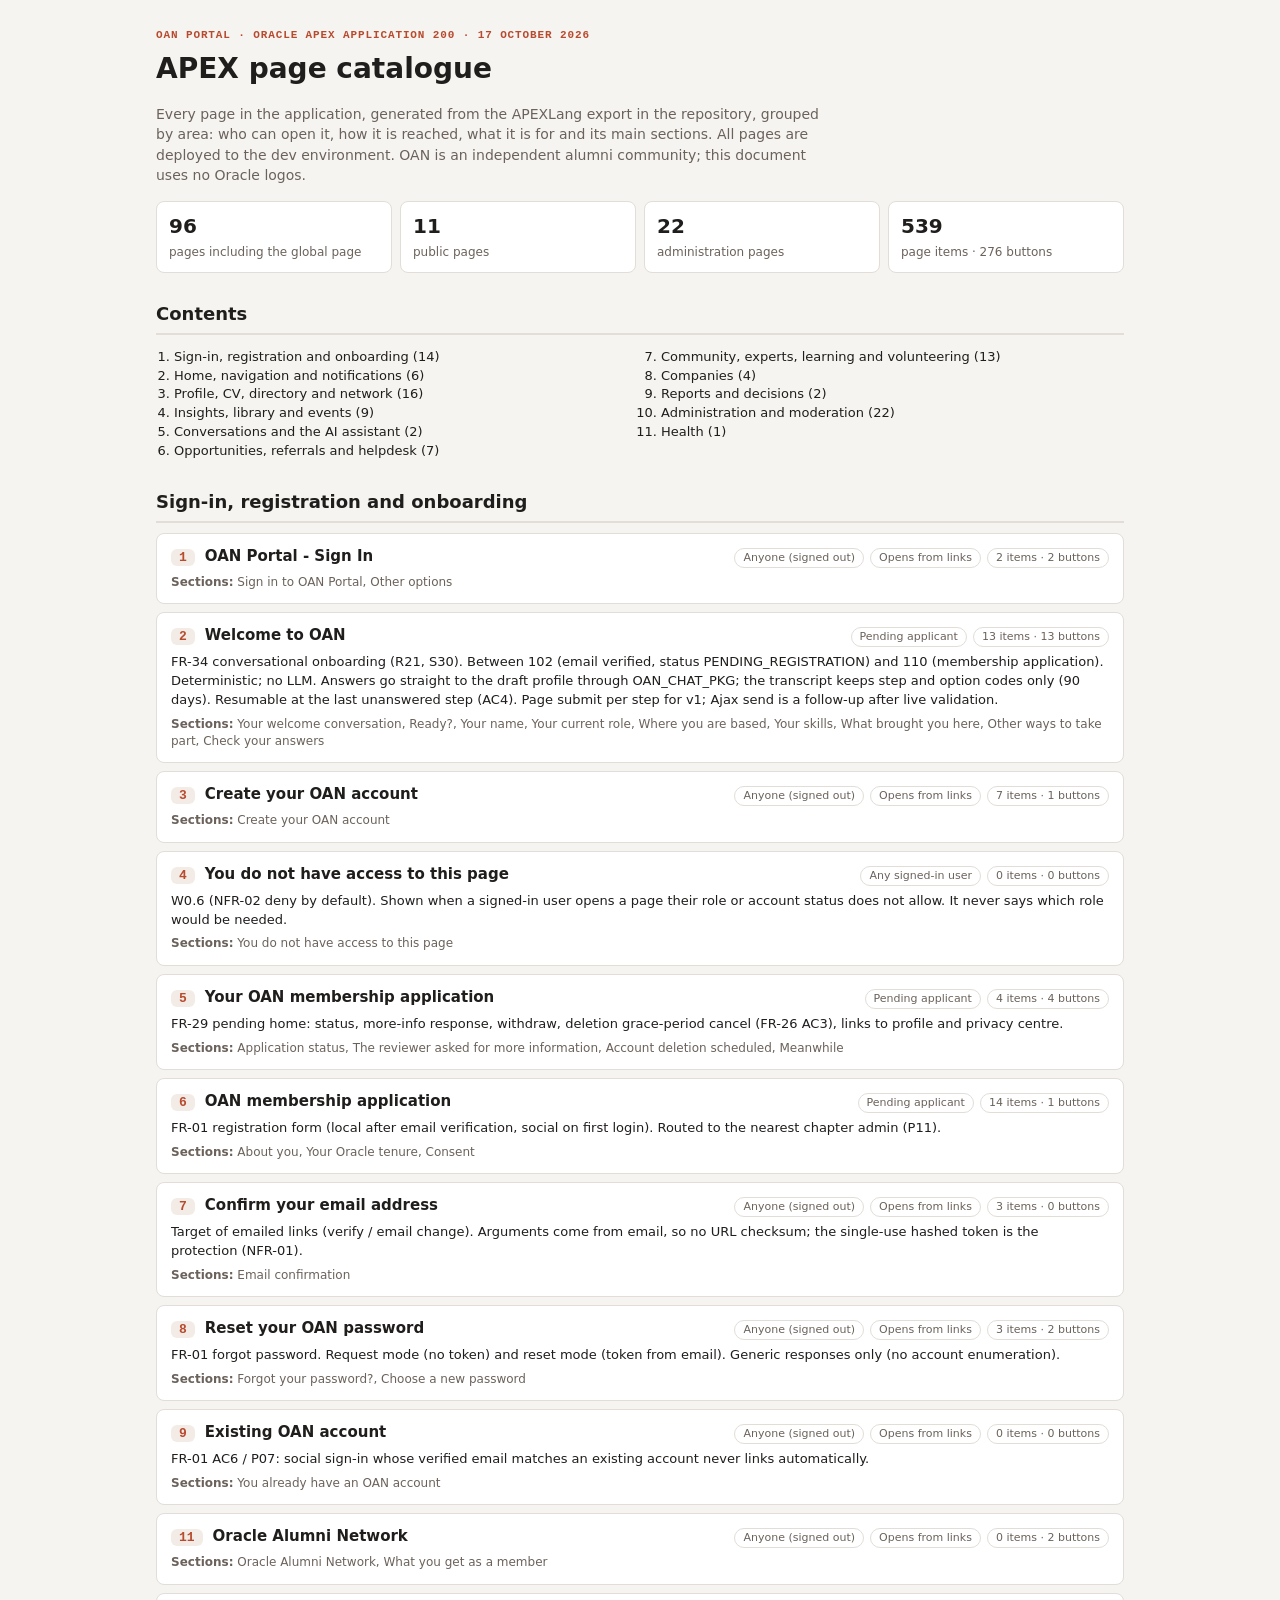
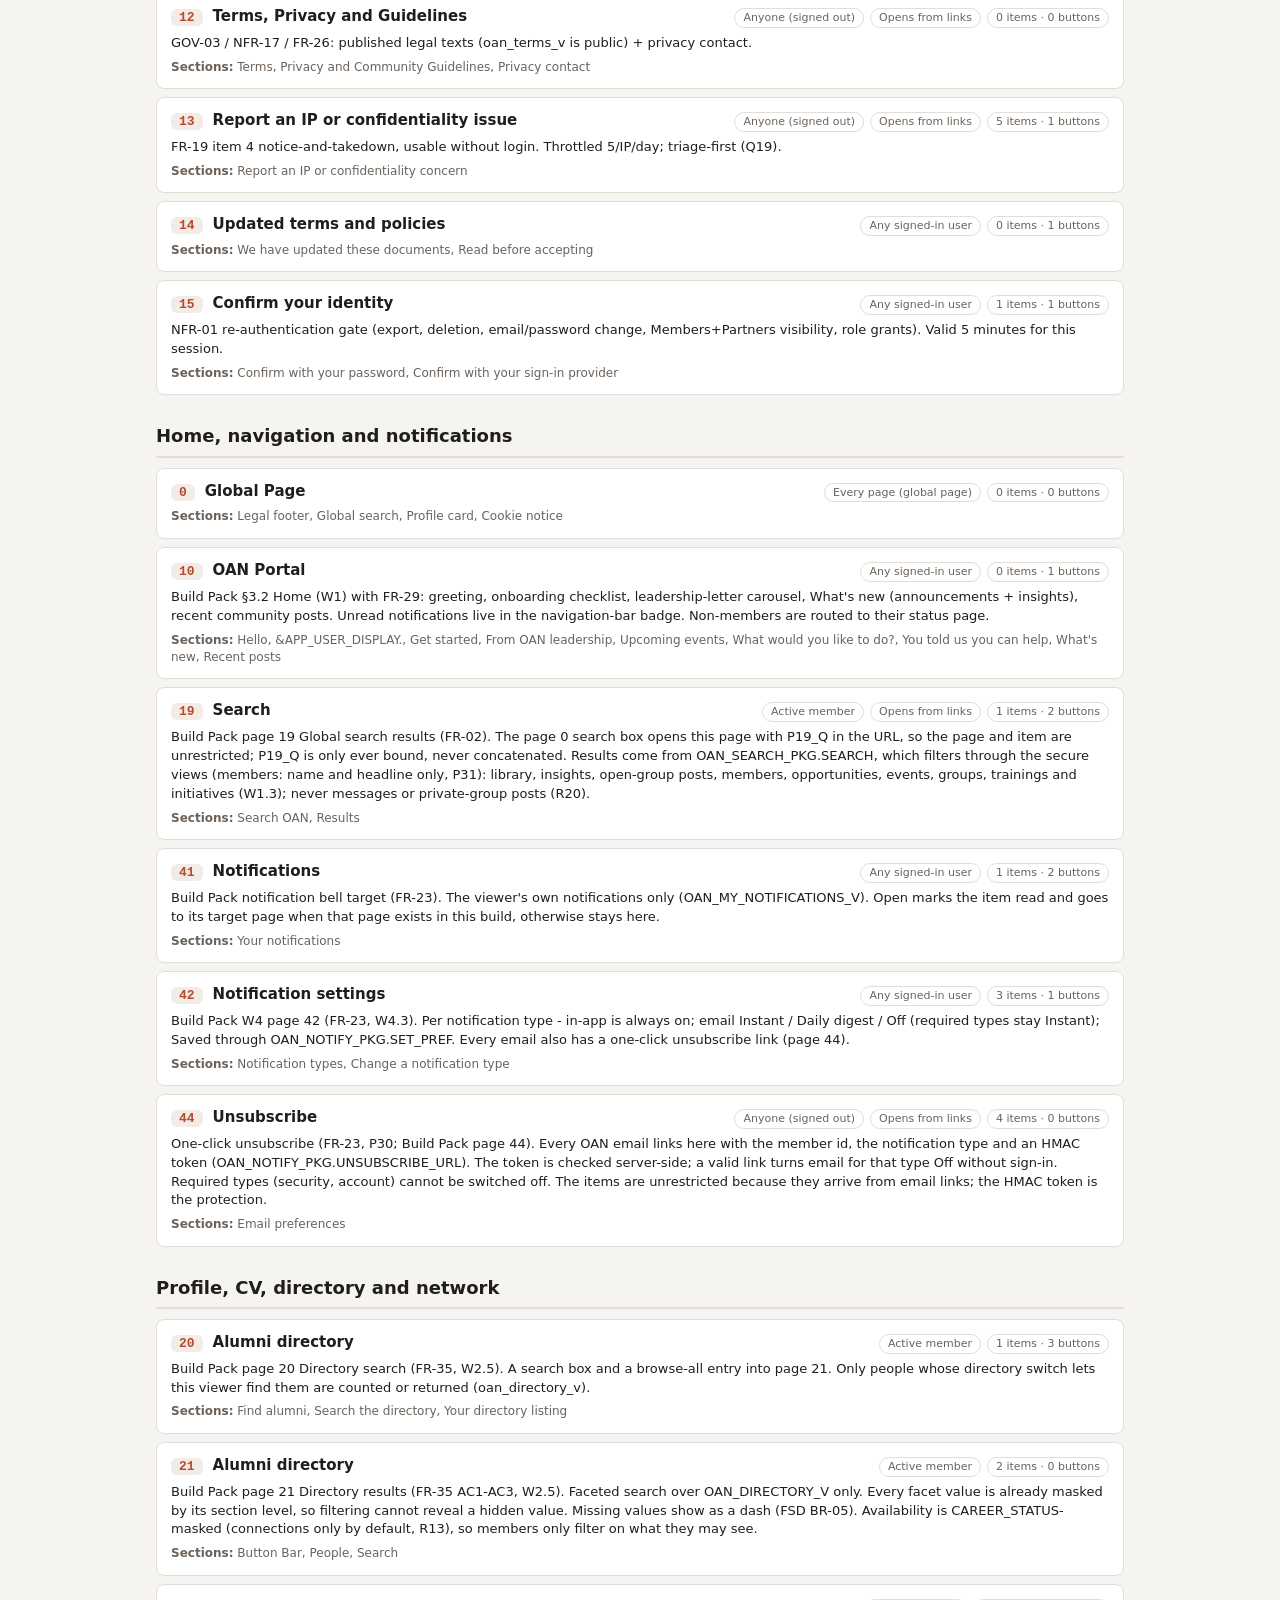
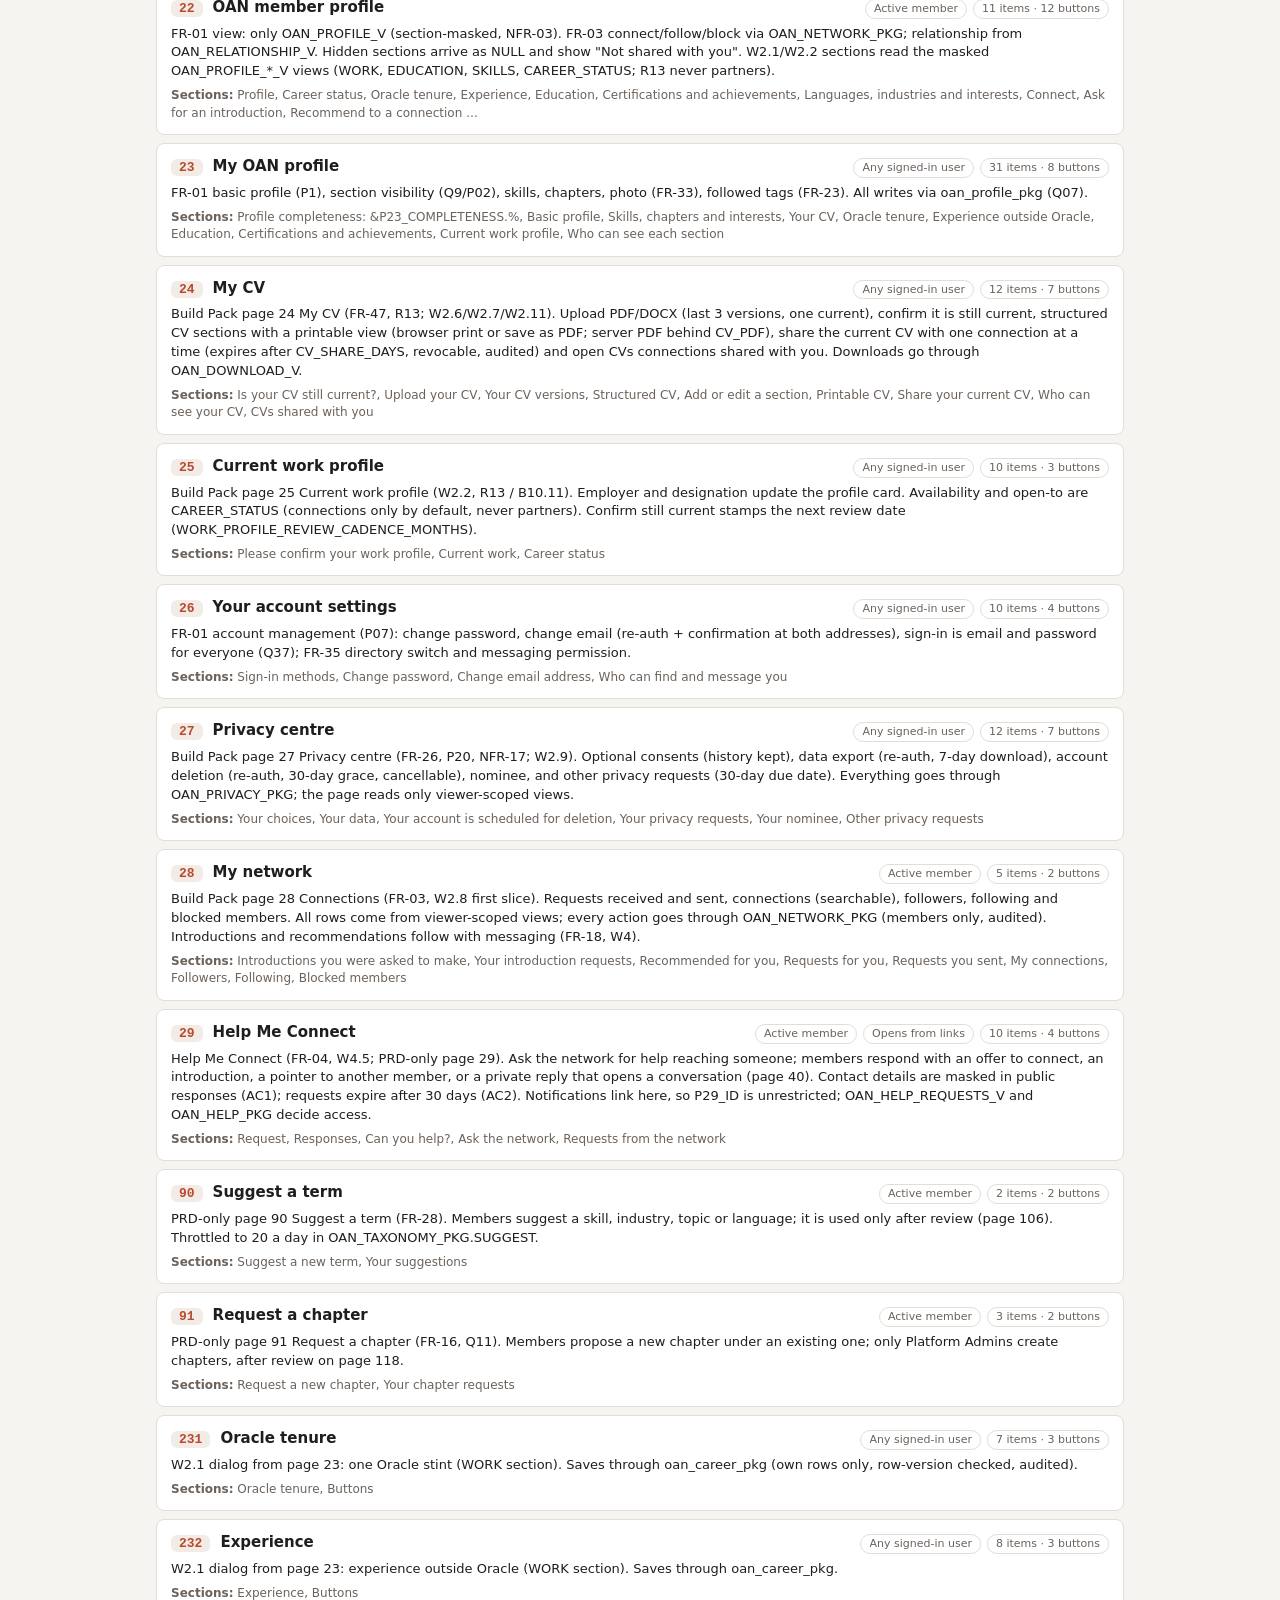
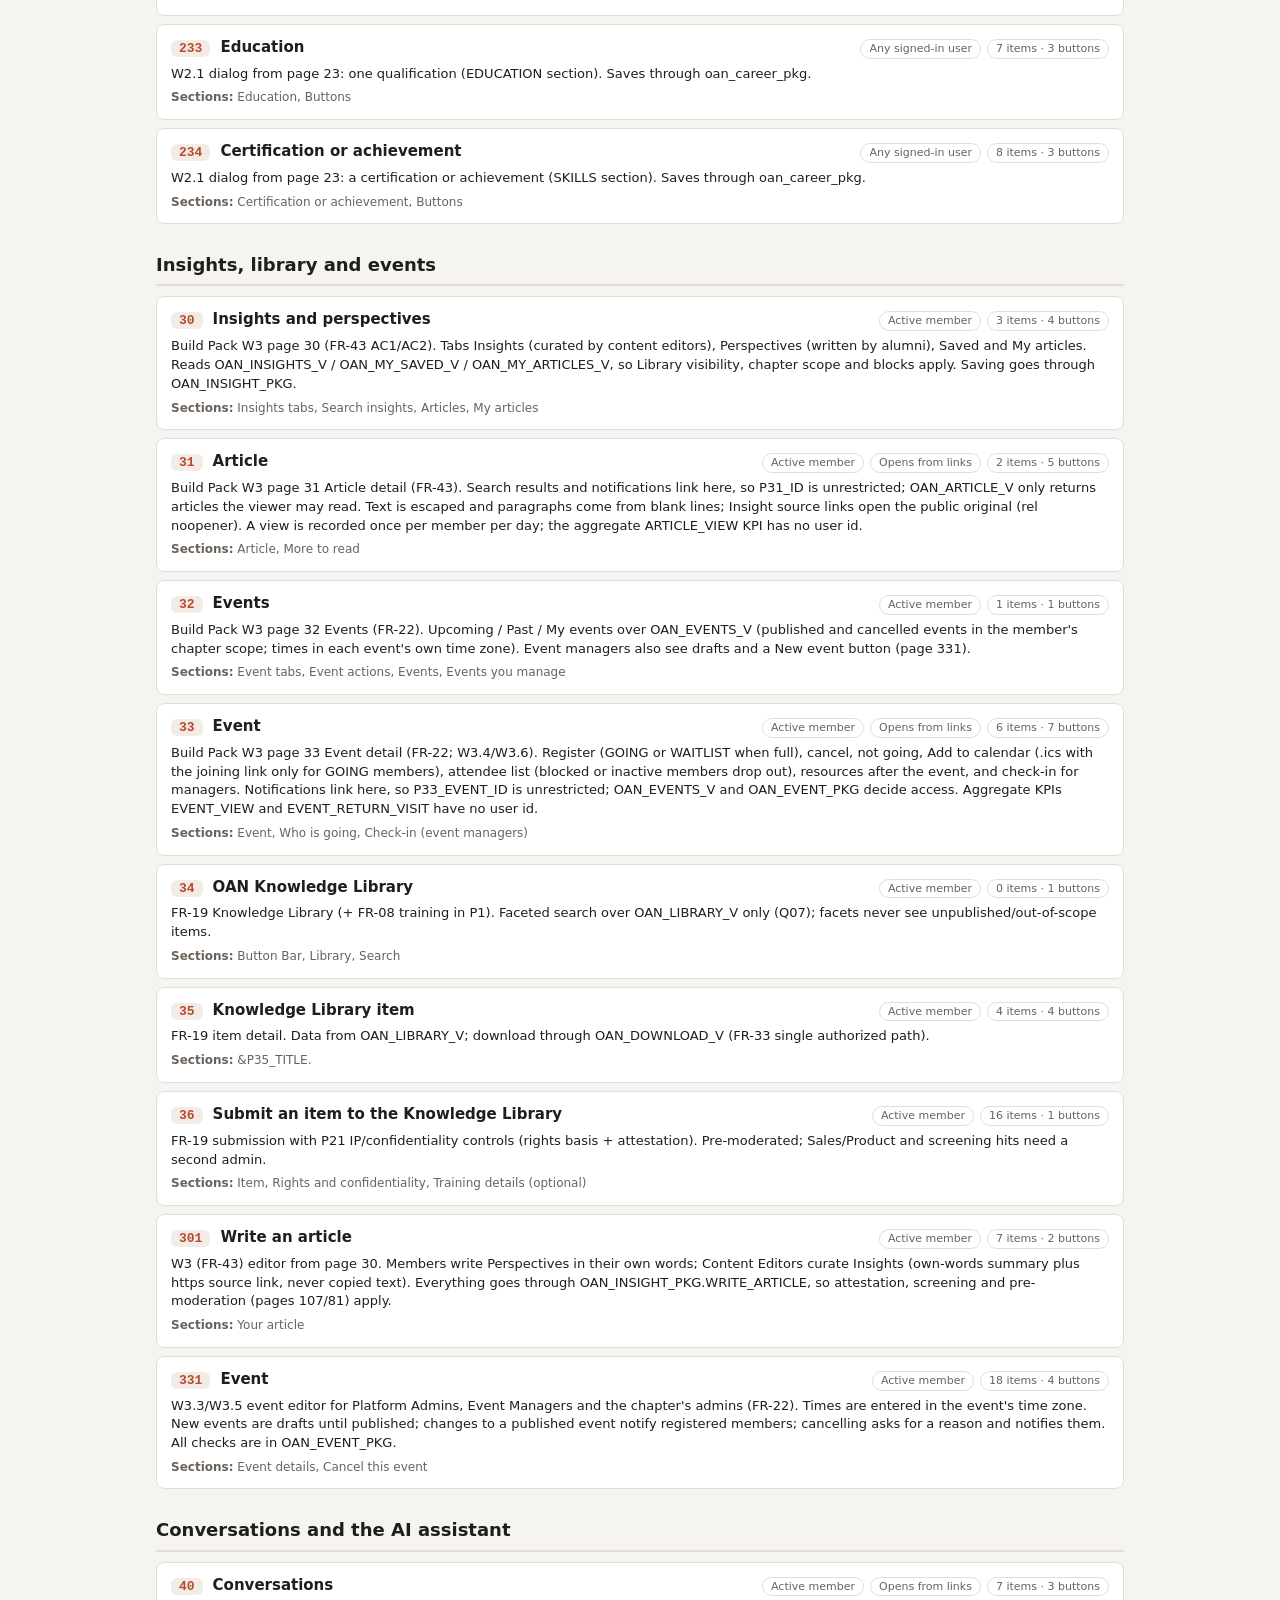
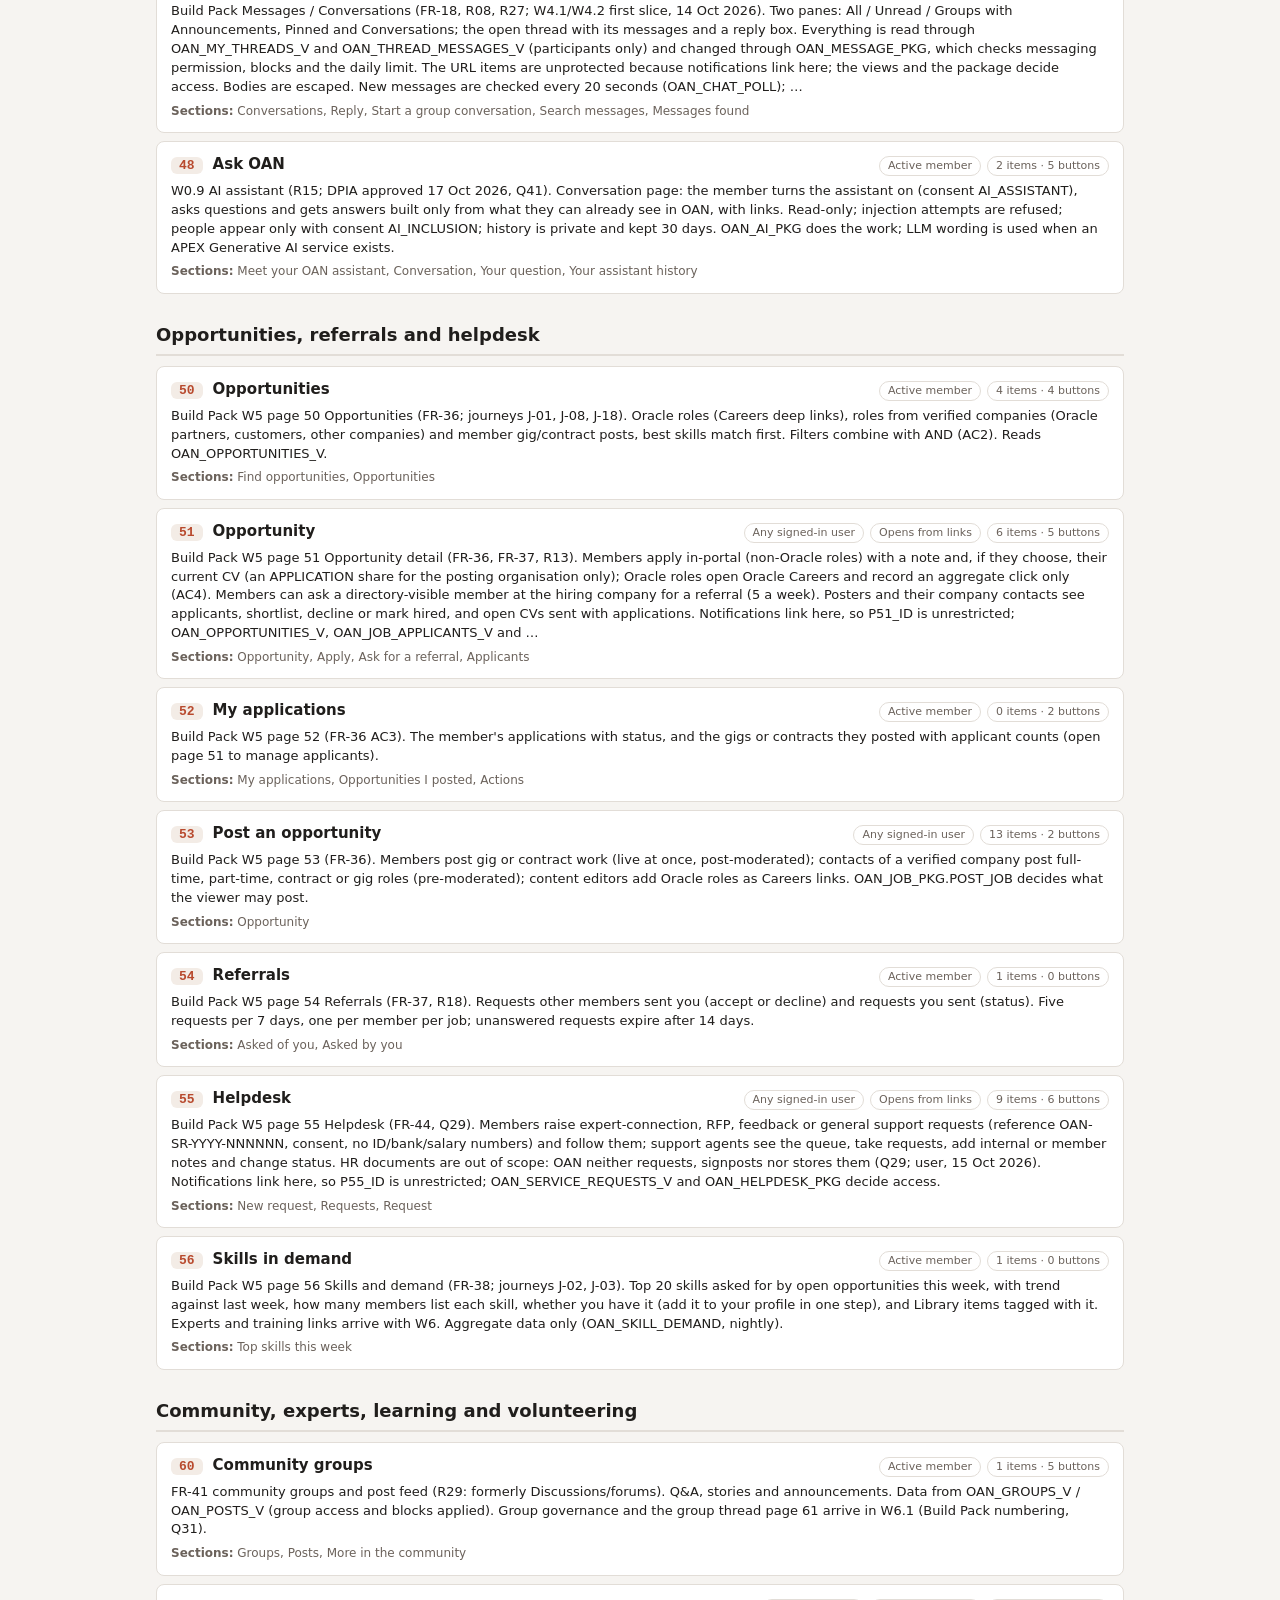
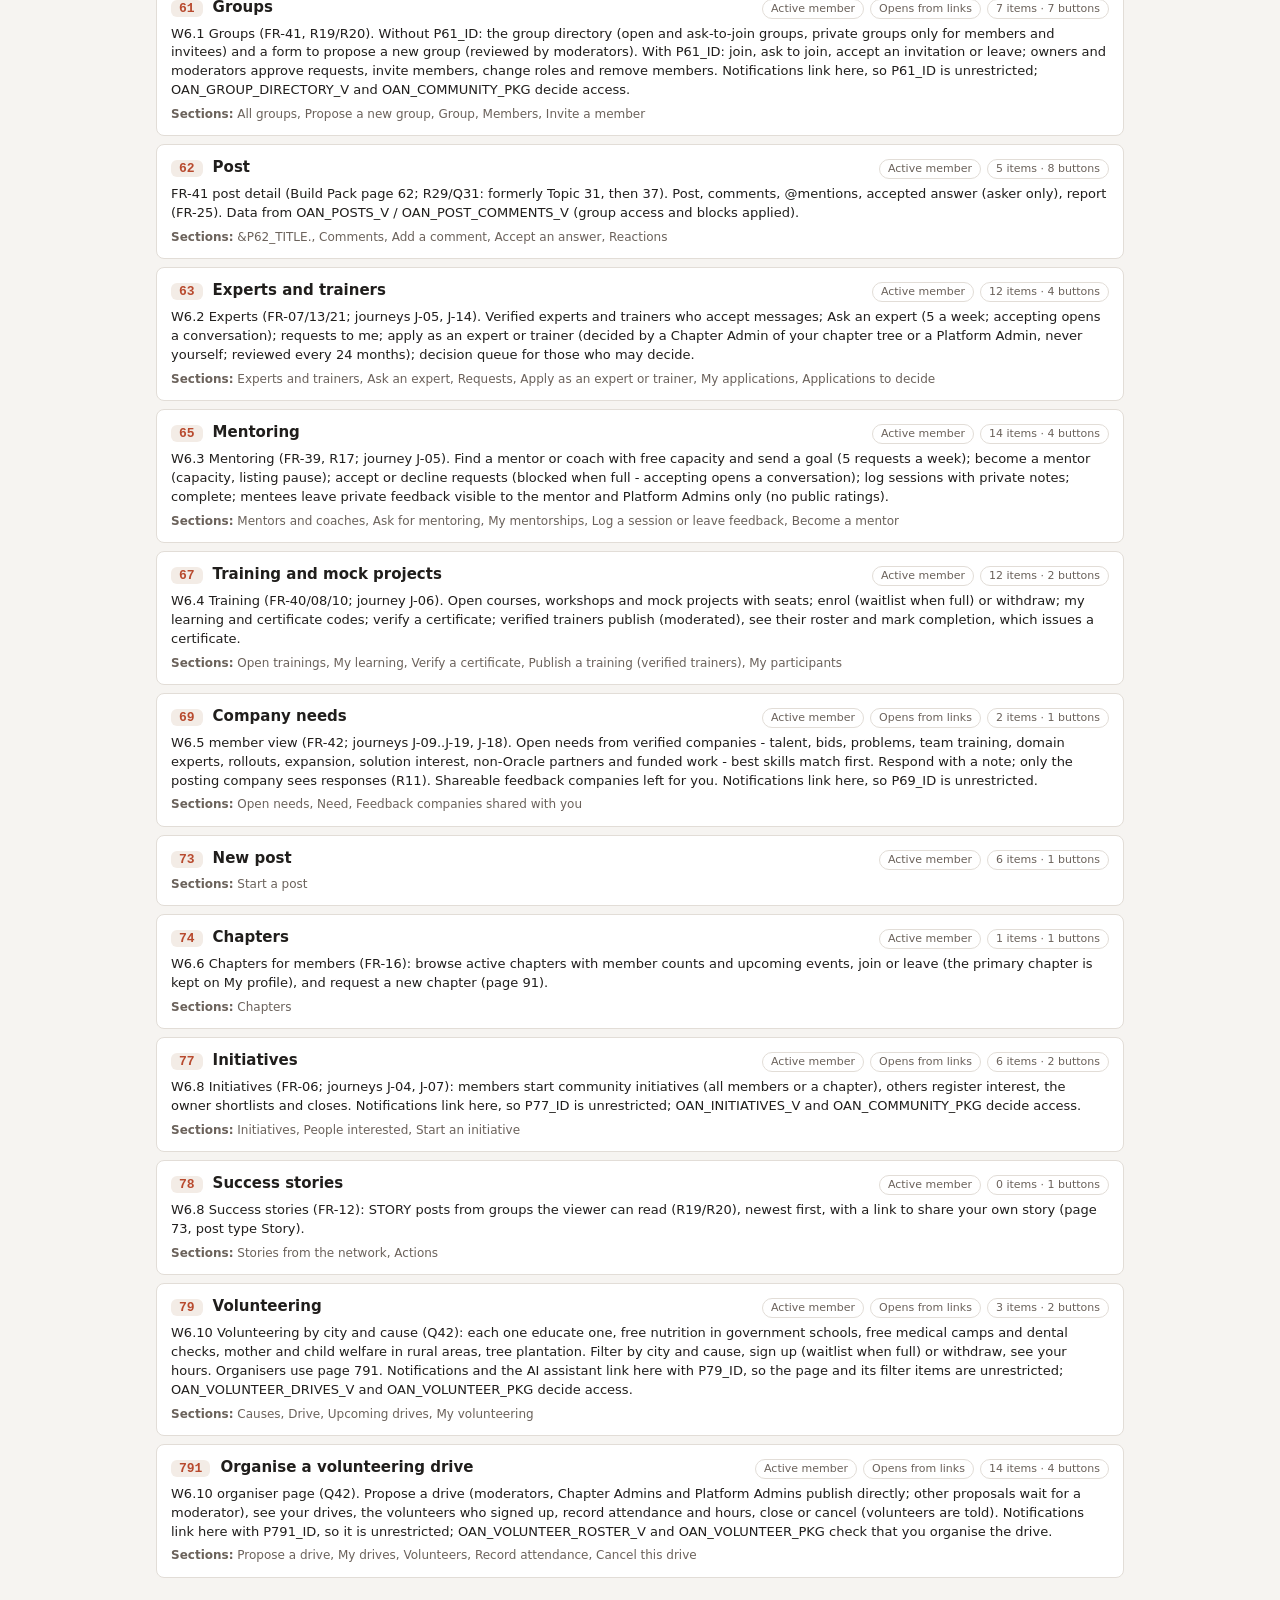
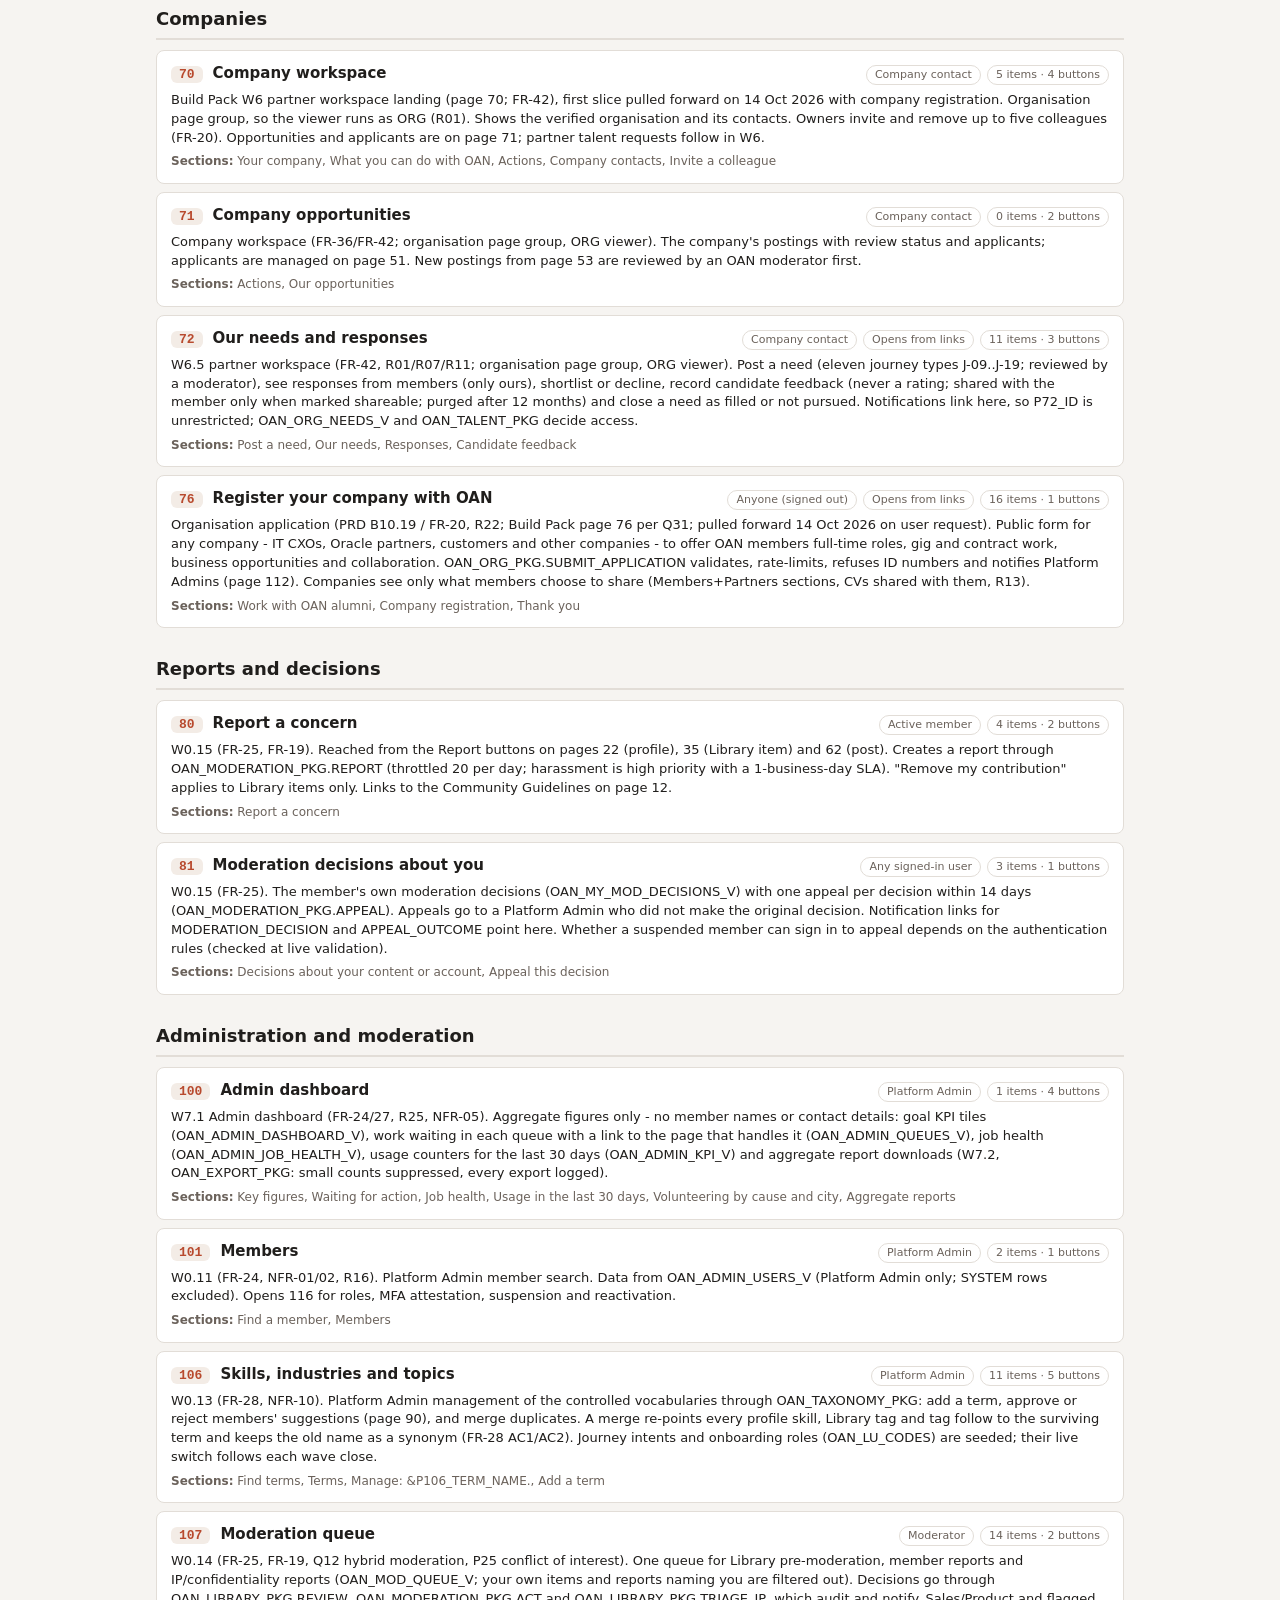
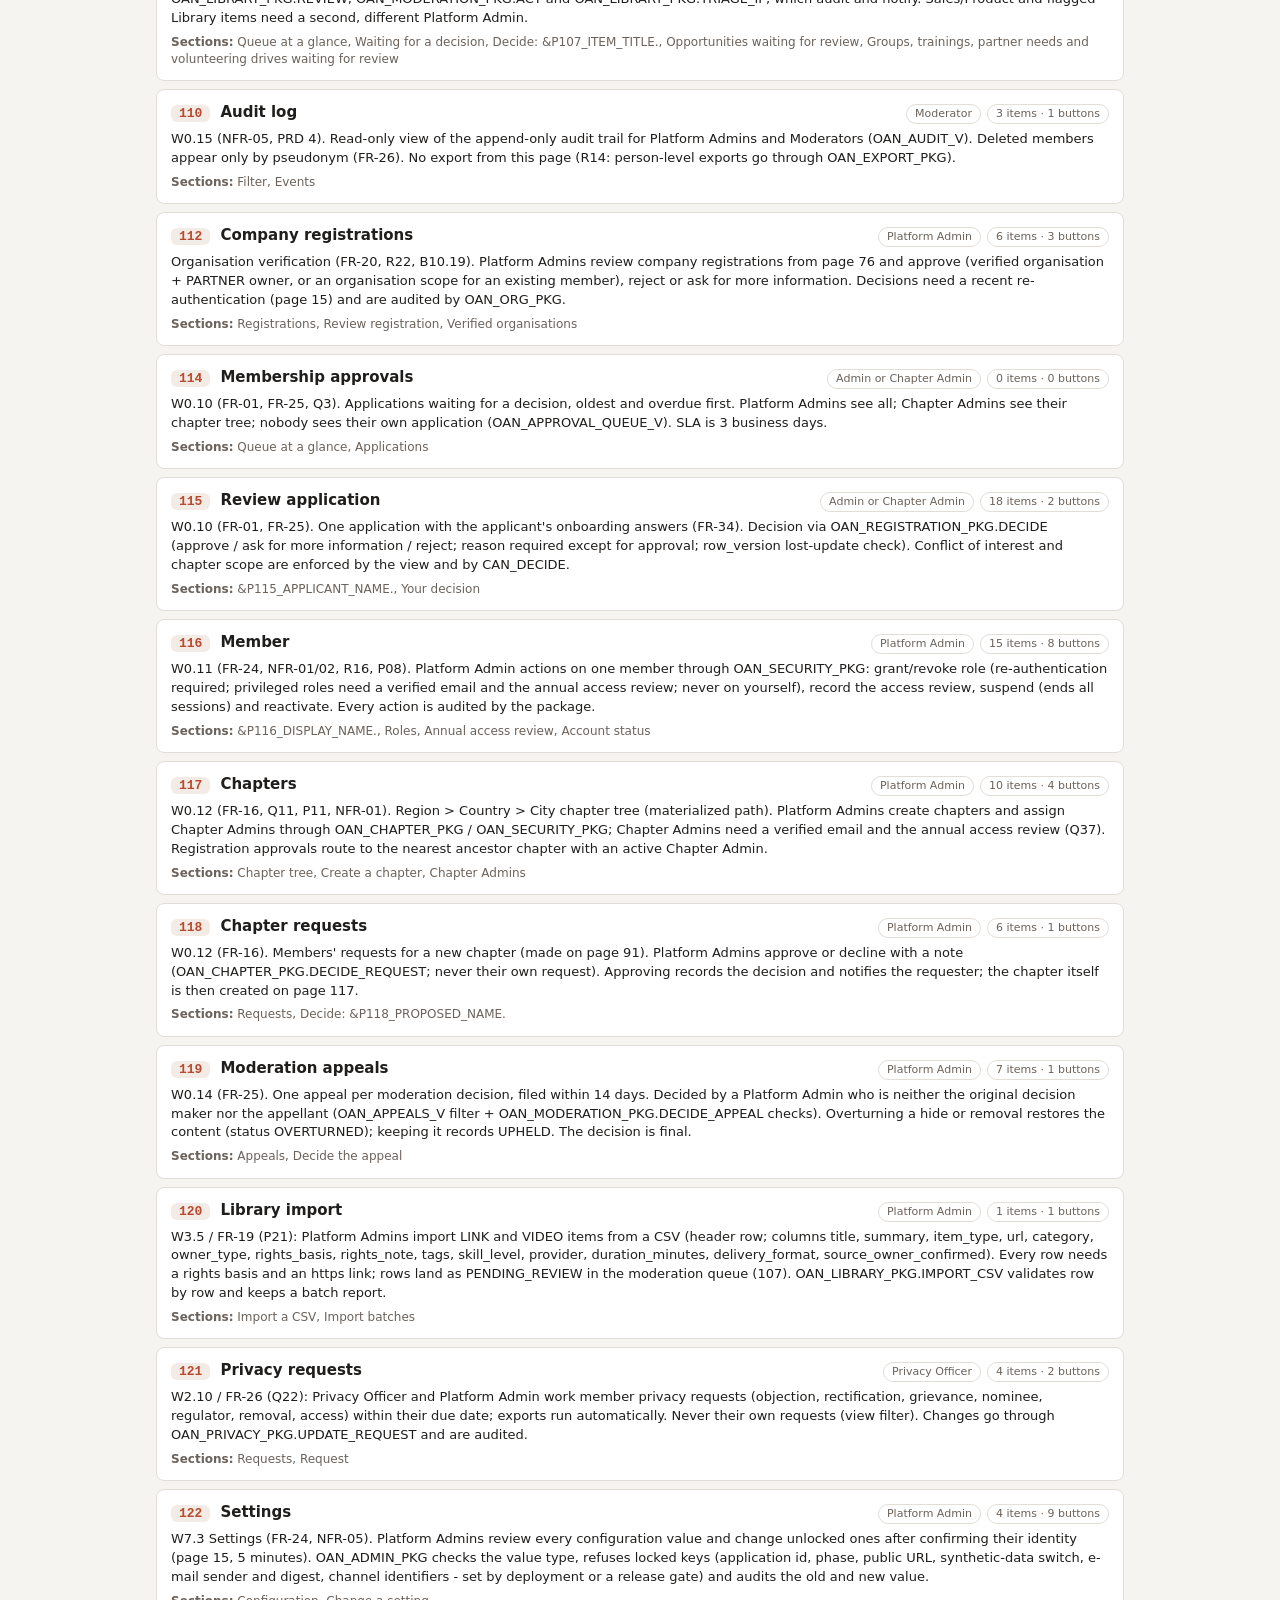
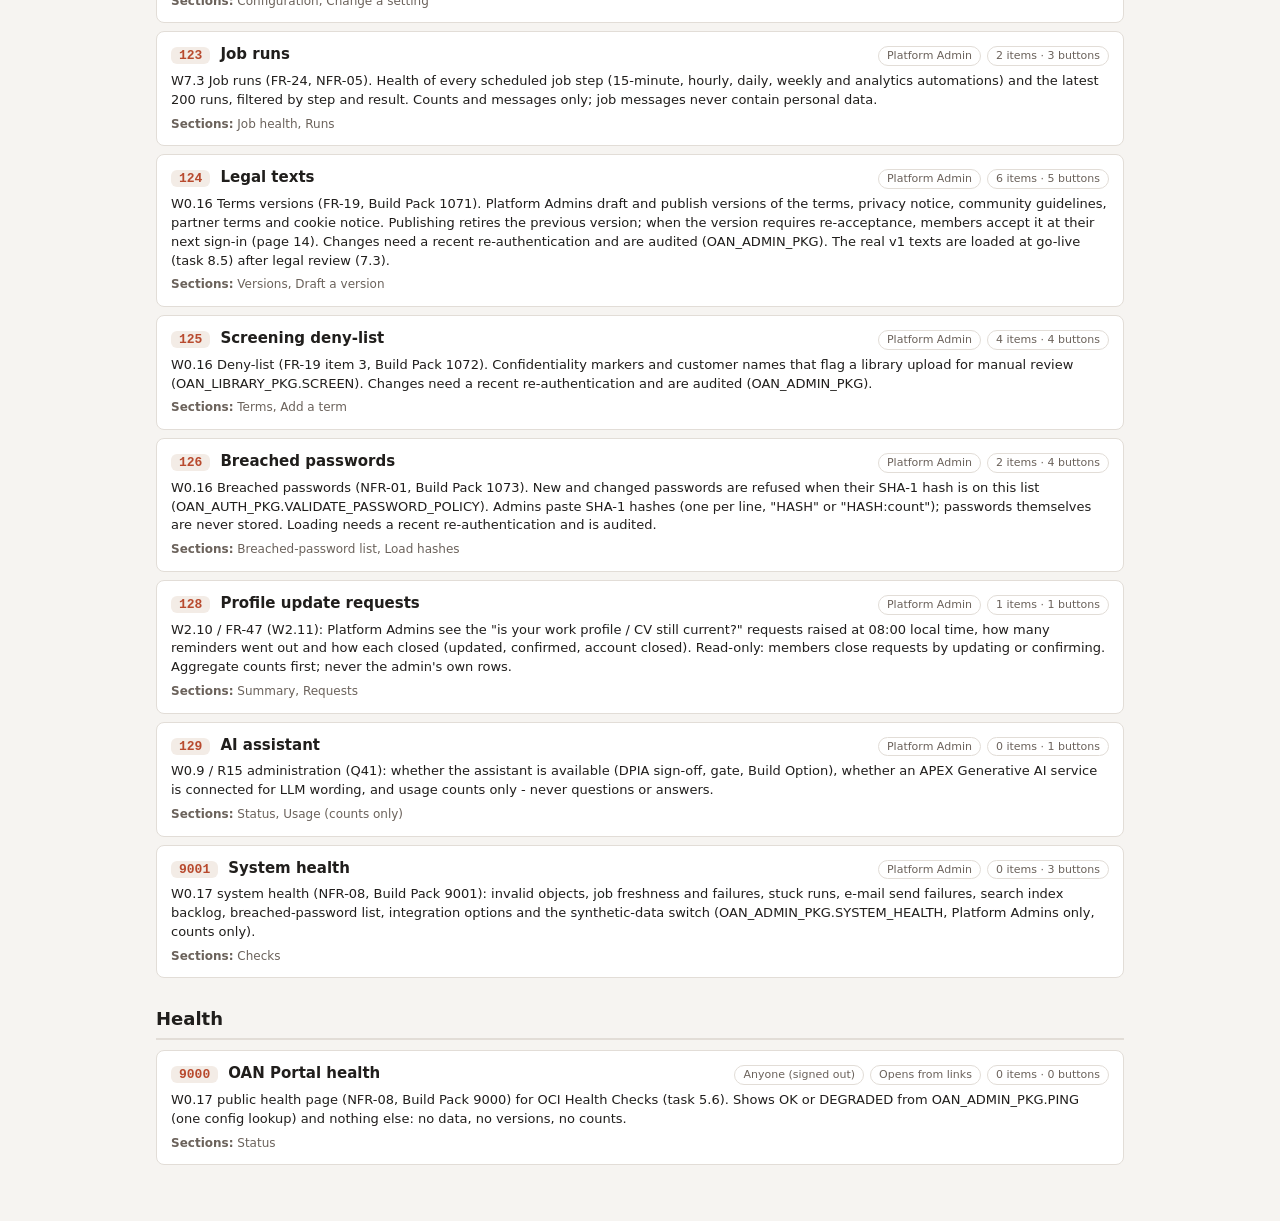
==== docs/apex-page-catalogue.html @ 4ceba3ca "AI assistant (W0.9), volunteering (W6.10), sign-up without e-mail; APEX page catalogue PDF (iteratio" ====
<!doctype html>
<html lang="en"><head><meta charset="utf-8"><meta name="viewport" content="width=device-width, initial-scale=1">
<title>OAN APEX Page Catalogue</title>
<style>
:root { --ink:#201e1c; --muted:#6b625b; --line:#e2ddd7; --accent:#b84a2e; --surface:#fff; --canvas:#f6f4f1; --soft:#f3ece6; }
@media (prefers-color-scheme: dark) { :root:not([data-theme="light"]) { --ink:#ece7e1; --muted:#a59d94; --line:#403a35; --accent:#e08a72; --surface:#252220; --canvas:#1b1917; --soft:#3d2620; } }
:root[data-theme="dark"] { --ink:#ece7e1; --muted:#a59d94; --line:#403a35; --accent:#e08a72; --surface:#252220; --canvas:#1b1917; --soft:#3d2620; }
* { box-sizing: border-box; }
body { margin:0; background:var(--canvas); color:var(--ink); font: 14px/1.45 system-ui, -apple-system, "Segoe UI", Roboto, sans-serif; }
main { max-width: 1000px; margin: 0 auto; padding: 28px 16px 48px; }
.eyebrow { font: 600 11px/1.4 ui-monospace, Consolas, monospace; letter-spacing:.08em; text-transform:uppercase; color:var(--accent); }
h1 { font-size: 28px; margin: 6px 0 4px; }
h2 { font-size: 18px; margin: 28px 0 10px; padding-bottom: 6px; border-bottom: 2px solid var(--line); }
.sub { color: var(--muted); max-width: 75ch; }
.summary { display:grid; grid-template-columns: repeat(auto-fit, minmax(200px, 1fr)); gap:8px; margin: 16px 0; }
.summary div { background:var(--surface); border:1px solid var(--line); border-radius:8px; padding:10px 12px; }
.summary b { display:block; font-size: 20px; }
.summary span { color: var(--muted); font-size: 12px; }
.page { background:var(--surface); border:1px solid var(--line); border-radius:8px; padding:12px 14px; margin: 0 0 8px; break-inside: avoid; }
.page header { display:flex; gap:10px; align-items:baseline; flex-wrap:wrap; }
.num { font: 600 13px ui-monospace, Consolas, monospace; background: var(--soft); color: var(--accent); border-radius: 6px; padding: 1px 8px; }
.page h3 { margin:0; font-size: 15px; }
.tags { display:flex; gap:6px; flex-wrap:wrap; margin-left:auto; }
.tag { font-size: 11px; border:1px solid var(--line); border-radius: 10px; padding: 1px 8px; color: var(--muted); }
.page p { margin: 6px 0 0; font-size: 13px; }
.regions { margin-top: 6px; font-size: 12px; color: var(--muted); }
.toc { columns: 2; column-gap: 24px; font-size: 13px; padding-left: 18px; }
@media (max-width: 600px) { .toc { columns: 1; } .tags { margin-left: 0; } }
@media print { body { background:#fff; } main { max-width:none; padding: 0; } h2 { break-after: avoid; } }
</style></head><body><main>
<div class="eyebrow">OAN Portal · Oracle APEX application 200 · 17 October 2026</div>
<h1>APEX page catalogue</h1>
<p class="sub">Every page in the application, generated from the APEXLang export in the repository, grouped by area: who can open it,
how it is reached, what it is for and its main sections. All pages are deployed to the dev environment. OAN is an independent alumni
community; this document uses no Oracle logos.</p>
<div class="summary">
  <div><b>96</b><span>pages including the global page</span></div>
  <div><b>11</b><span>public pages</span></div>
  <div><b>22</b><span>administration pages</span></div>
  <div><b>539</b><span>page items · 276 buttons</span></div>
</div>
<h2>Contents</h2><ol class="toc">
<li>Sign-in, registration and onboarding (14)</li>
<li>Home, navigation and notifications (6)</li>
<li>Profile, CV, directory and network (16)</li>
<li>Insights, library and events (9)</li>
<li>Conversations and the AI assistant (2)</li>
<li>Opportunities, referrals and helpdesk (7)</li>
<li>Community, experts, learning and volunteering (13)</li>
<li>Companies (4)</li>
<li>Reports and decisions (2)</li>
<li>Administration and moderation (22)</li>
<li>Health (1)</li>
</ol>
<h2>Sign-in, registration and onboarding</h2>
<section class="page"><header><span class="num">1</span><h3>OAN Portal - Sign In</h3>
<div class="tags"><span class="tag">Anyone (signed out)</span><span class="tag">Opens from links</span><span class="tag">2 items · 2 buttons</span></div></header>

<div class="regions"><strong>Sections:</strong> Sign in to OAN Portal, Other options</div></section>
<section class="page"><header><span class="num">2</span><h3>Welcome to OAN</h3>
<div class="tags"><span class="tag">Pending applicant</span><span class="tag">13 items · 13 buttons</span></div></header>
<p>FR-34 conversational onboarding (R21, S30). Between 102 (email verified, status PENDING_REGISTRATION) and 110 (membership application). Deterministic; no LLM. Answers go straight to the draft profile through OAN_CHAT_PKG; the transcript keeps step and option codes only (90 days). Resumable at the last unanswered step (AC4). Page submit per step for v1; Ajax send is a follow-up after live validation.</p>
<div class="regions"><strong>Sections:</strong> Your welcome conversation, Ready?, Your name, Your current role, Where you are based, Your skills, What brought you here, Other ways to take part, Check your answers</div></section>
<section class="page"><header><span class="num">3</span><h3>Create your OAN account</h3>
<div class="tags"><span class="tag">Anyone (signed out)</span><span class="tag">Opens from links</span><span class="tag">7 items · 1 buttons</span></div></header>

<div class="regions"><strong>Sections:</strong> Create your OAN account</div></section>
<section class="page"><header><span class="num">4</span><h3>You do not have access to this page</h3>
<div class="tags"><span class="tag">Any signed-in user</span><span class="tag">0 items · 0 buttons</span></div></header>
<p>W0.6 (NFR-02 deny by default). Shown when a signed-in user opens a page their role or account status does not allow. It never says which role would be needed.</p>
<div class="regions"><strong>Sections:</strong> You do not have access to this page</div></section>
<section class="page"><header><span class="num">5</span><h3>Your OAN membership application</h3>
<div class="tags"><span class="tag">Pending applicant</span><span class="tag">4 items · 4 buttons</span></div></header>
<p>FR-29 pending home: status, more-info response, withdraw, deletion grace-period cancel (FR-26 AC3), links to profile and privacy centre.</p>
<div class="regions"><strong>Sections:</strong> Application status, The reviewer asked for more information, Account deletion scheduled, Meanwhile</div></section>
<section class="page"><header><span class="num">6</span><h3>OAN membership application</h3>
<div class="tags"><span class="tag">Pending applicant</span><span class="tag">14 items · 1 buttons</span></div></header>
<p>FR-01 registration form (local after email verification, social on first login). Routed to the nearest chapter admin (P11).</p>
<div class="regions"><strong>Sections:</strong> About you, Your Oracle tenure, Consent</div></section>
<section class="page"><header><span class="num">7</span><h3>Confirm your email address</h3>
<div class="tags"><span class="tag">Anyone (signed out)</span><span class="tag">Opens from links</span><span class="tag">3 items · 0 buttons</span></div></header>
<p>Target of emailed links (verify / email change). Arguments come from email, so no URL checksum; the single-use hashed token is the protection (NFR-01).</p>
<div class="regions"><strong>Sections:</strong> Email confirmation</div></section>
<section class="page"><header><span class="num">8</span><h3>Reset your OAN password</h3>
<div class="tags"><span class="tag">Anyone (signed out)</span><span class="tag">Opens from links</span><span class="tag">3 items · 2 buttons</span></div></header>
<p>FR-01 forgot password. Request mode (no token) and reset mode (token from email). Generic responses only (no account enumeration).</p>
<div class="regions"><strong>Sections:</strong> Forgot your password?, Choose a new password</div></section>
<section class="page"><header><span class="num">9</span><h3>Existing OAN account</h3>
<div class="tags"><span class="tag">Anyone (signed out)</span><span class="tag">Opens from links</span><span class="tag">0 items · 0 buttons</span></div></header>
<p>FR-01 AC6 / P07: social sign-in whose verified email matches an existing account never links automatically.</p>
<div class="regions"><strong>Sections:</strong> You already have an OAN account</div></section>
<section class="page"><header><span class="num">11</span><h3>Oracle Alumni Network</h3>
<div class="tags"><span class="tag">Anyone (signed out)</span><span class="tag">Opens from links</span><span class="tag">0 items · 2 buttons</span></div></header>

<div class="regions"><strong>Sections:</strong> Oracle Alumni Network, What you get as a member</div></section>
<section class="page"><header><span class="num">12</span><h3>Terms, Privacy and Guidelines</h3>
<div class="tags"><span class="tag">Anyone (signed out)</span><span class="tag">Opens from links</span><span class="tag">0 items · 0 buttons</span></div></header>
<p>GOV-03 / NFR-17 / FR-26: published legal texts (oan_terms_v is public) + privacy contact.</p>
<div class="regions"><strong>Sections:</strong> Terms, Privacy and Community Guidelines, Privacy contact</div></section>
<section class="page"><header><span class="num">13</span><h3>Report an IP or confidentiality issue</h3>
<div class="tags"><span class="tag">Anyone (signed out)</span><span class="tag">Opens from links</span><span class="tag">5 items · 1 buttons</span></div></header>
<p>FR-19 item 4 notice-and-takedown, usable without login. Throttled 5/IP/day; triage-first (Q19).</p>
<div class="regions"><strong>Sections:</strong> Report an IP or confidentiality concern</div></section>
<section class="page"><header><span class="num">14</span><h3>Updated terms and policies</h3>
<div class="tags"><span class="tag">Any signed-in user</span><span class="tag">0 items · 1 buttons</span></div></header>

<div class="regions"><strong>Sections:</strong> We have updated these documents, Read before accepting</div></section>
<section class="page"><header><span class="num">15</span><h3>Confirm your identity</h3>
<div class="tags"><span class="tag">Any signed-in user</span><span class="tag">1 items · 1 buttons</span></div></header>
<p>NFR-01 re-authentication gate (export, deletion, email/password change, Members+Partners visibility, role grants). Valid 5 minutes for this session.</p>
<div class="regions"><strong>Sections:</strong> Confirm with your password, Confirm with your sign-in provider</div></section>
<h2>Home, navigation and notifications</h2>
<section class="page"><header><span class="num">0</span><h3>Global Page</h3>
<div class="tags"><span class="tag">Every page (global page)</span><span class="tag">0 items · 0 buttons</span></div></header>

<div class="regions"><strong>Sections:</strong> Legal footer, Global search, Profile card, Cookie notice</div></section>
<section class="page"><header><span class="num">10</span><h3>OAN Portal</h3>
<div class="tags"><span class="tag">Any signed-in user</span><span class="tag">0 items · 1 buttons</span></div></header>
<p>Build Pack §3.2 Home (W1) with FR-29: greeting, onboarding checklist, leadership-letter carousel, What&#x27;s new (announcements + insights), recent community posts. Unread notifications live in the navigation-bar badge. Non-members are routed to their status page.</p>
<div class="regions"><strong>Sections:</strong> Hello, &amp;APP_USER_DISPLAY., Get started, From OAN leadership, Upcoming events, What would you like to do?, You told us you can help, What&#x27;s new, Recent posts</div></section>
<section class="page"><header><span class="num">19</span><h3>Search</h3>
<div class="tags"><span class="tag">Active member</span><span class="tag">Opens from links</span><span class="tag">1 items · 2 buttons</span></div></header>
<p>Build Pack page 19 Global search results (FR-02). The page 0 search box opens this page with P19_Q in the URL, so the page and item are unrestricted; P19_Q is only ever bound, never concatenated. Results come from OAN_SEARCH_PKG.SEARCH, which filters through the secure views (members: name and headline only, P31): library, insights, open-group posts, members, opportunities, events, groups, trainings and initiatives (W1.3); never messages or private-group posts (R20).</p>
<div class="regions"><strong>Sections:</strong> Search OAN, Results</div></section>
<section class="page"><header><span class="num">41</span><h3>Notifications</h3>
<div class="tags"><span class="tag">Any signed-in user</span><span class="tag">1 items · 2 buttons</span></div></header>
<p>Build Pack notification bell target (FR-23). The viewer&#x27;s own notifications only (OAN_MY_NOTIFICATIONS_V). Open marks the item read and goes to its target page when that page exists in this build, otherwise stays here.</p>
<div class="regions"><strong>Sections:</strong> Your notifications</div></section>
<section class="page"><header><span class="num">42</span><h3>Notification settings</h3>
<div class="tags"><span class="tag">Any signed-in user</span><span class="tag">3 items · 1 buttons</span></div></header>
<p>Build Pack W4 page 42 (FR-23, W4.3). Per notification type - in-app is always on; email Instant / Daily digest / Off (required types stay Instant); Saved through OAN_NOTIFY_PKG.SET_PREF. Every email also has a one-click unsubscribe link (page 44).</p>
<div class="regions"><strong>Sections:</strong> Notification types, Change a notification type</div></section>
<section class="page"><header><span class="num">44</span><h3>Unsubscribe</h3>
<div class="tags"><span class="tag">Anyone (signed out)</span><span class="tag">Opens from links</span><span class="tag">4 items · 0 buttons</span></div></header>
<p>One-click unsubscribe (FR-23, P30; Build Pack page 44). Every OAN email links here with the member id, the notification type and an HMAC token (OAN_NOTIFY_PKG.UNSUBSCRIBE_URL). The token is checked server-side; a valid link turns email for that type Off without sign-in. Required types (security, account) cannot be switched off. The items are unrestricted because they arrive from email links; the HMAC token is the protection.</p>
<div class="regions"><strong>Sections:</strong> Email preferences</div></section>
<h2>Profile, CV, directory and network</h2>
<section class="page"><header><span class="num">20</span><h3>Alumni directory</h3>
<div class="tags"><span class="tag">Active member</span><span class="tag">1 items · 3 buttons</span></div></header>
<p>Build Pack page 20 Directory search (FR-35, W2.5). A search box and a browse-all entry into page 21. Only people whose directory switch lets this viewer find them are counted or returned (oan_directory_v).</p>
<div class="regions"><strong>Sections:</strong> Find alumni, Search the directory, Your directory listing</div></section>
<section class="page"><header><span class="num">21</span><h3>Alumni directory</h3>
<div class="tags"><span class="tag">Active member</span><span class="tag">2 items · 0 buttons</span></div></header>
<p>Build Pack page 21 Directory results (FR-35 AC1-AC3, W2.5). Faceted search over OAN_DIRECTORY_V only. Every facet value is already masked by its section level, so filtering cannot reveal a hidden value. Missing values show as a dash (FSD BR-05). Availability is CAREER_STATUS-masked (connections only by default, R13), so members only filter on what they may see.</p>
<div class="regions"><strong>Sections:</strong> Button Bar, People, Search</div></section>
<section class="page"><header><span class="num">22</span><h3>OAN member profile</h3>
<div class="tags"><span class="tag">Active member</span><span class="tag">11 items · 12 buttons</span></div></header>
<p>FR-01 view: only OAN_PROFILE_V (section-masked, NFR-03). FR-03 connect/follow/block via OAN_NETWORK_PKG; relationship from OAN_RELATIONSHIP_V. Hidden sections arrive as NULL and show &quot;Not shared with you&quot;. W2.1/W2.2 sections read the masked OAN_PROFILE_*_V views (WORK, EDUCATION, SKILLS, CAREER_STATUS; R13 never partners).</p>
<div class="regions"><strong>Sections:</strong> Profile, Career status, Oracle tenure, Experience, Education, Certifications and achievements, Languages, industries and interests, Connect, Ask for an introduction, Recommend to a connection …</div></section>
<section class="page"><header><span class="num">23</span><h3>My OAN profile</h3>
<div class="tags"><span class="tag">Any signed-in user</span><span class="tag">31 items · 8 buttons</span></div></header>
<p>FR-01 basic profile (P1), section visibility (Q9/P02), skills, chapters, photo (FR-33), followed tags (FR-23). All writes via oan_profile_pkg (Q07).</p>
<div class="regions"><strong>Sections:</strong> Profile completeness: &amp;P23_COMPLETENESS.%, Basic profile, Skills, chapters and interests, Your CV, Oracle tenure, Experience outside Oracle, Education, Certifications and achievements, Current work profile, Who can see each section</div></section>
<section class="page"><header><span class="num">24</span><h3>My CV</h3>
<div class="tags"><span class="tag">Any signed-in user</span><span class="tag">12 items · 7 buttons</span></div></header>
<p>Build Pack page 24 My CV (FR-47, R13; W2.6/W2.7/W2.11). Upload PDF/DOCX (last 3 versions, one current), confirm it is still current, structured CV sections with a printable view (browser print or save as PDF; server PDF behind CV_PDF), share the current CV with one connection at a time (expires after CV_SHARE_DAYS, revocable, audited) and open CVs connections shared with you. Downloads go through OAN_DOWNLOAD_V.</p>
<div class="regions"><strong>Sections:</strong> Is your CV still current?, Upload your CV, Your CV versions, Structured CV, Add or edit a section, Printable CV, Share your current CV, Who can see your CV, CVs shared with you</div></section>
<section class="page"><header><span class="num">25</span><h3>Current work profile</h3>
<div class="tags"><span class="tag">Any signed-in user</span><span class="tag">10 items · 3 buttons</span></div></header>
<p>Build Pack page 25 Current work profile (W2.2, R13 / B10.11). Employer and designation update the profile card. Availability and open-to are CAREER_STATUS (connections only by default, never partners). Confirm still current stamps the next review date (WORK_PROFILE_REVIEW_CADENCE_MONTHS).</p>
<div class="regions"><strong>Sections:</strong> Please confirm your work profile, Current work, Career status</div></section>
<section class="page"><header><span class="num">26</span><h3>Your account settings</h3>
<div class="tags"><span class="tag">Any signed-in user</span><span class="tag">10 items · 4 buttons</span></div></header>
<p>FR-01 account management (P07): change password, change email (re-auth + confirmation at both addresses), sign-in is email and password for everyone (Q37); FR-35 directory switch and messaging permission.</p>
<div class="regions"><strong>Sections:</strong> Sign-in methods, Change password, Change email address, Who can find and message you</div></section>
<section class="page"><header><span class="num">27</span><h3>Privacy centre</h3>
<div class="tags"><span class="tag">Any signed-in user</span><span class="tag">12 items · 7 buttons</span></div></header>
<p>Build Pack page 27 Privacy centre (FR-26, P20, NFR-17; W2.9). Optional consents (history kept), data export (re-auth, 7-day download), account deletion (re-auth, 30-day grace, cancellable), nominee, and other privacy requests (30-day due date). Everything goes through OAN_PRIVACY_PKG; the page reads only viewer-scoped views.</p>
<div class="regions"><strong>Sections:</strong> Your choices, Your data, Your account is scheduled for deletion, Your privacy requests, Your nominee, Other privacy requests</div></section>
<section class="page"><header><span class="num">28</span><h3>My network</h3>
<div class="tags"><span class="tag">Active member</span><span class="tag">5 items · 2 buttons</span></div></header>
<p>Build Pack page 28 Connections (FR-03, W2.8 first slice). Requests received and sent, connections (searchable), followers, following and blocked members. All rows come from viewer-scoped views; every action goes through OAN_NETWORK_PKG (members only, audited). Introductions and recommendations follow with messaging (FR-18, W4).</p>
<div class="regions"><strong>Sections:</strong> Introductions you were asked to make, Your introduction requests, Recommended for you, Requests for you, Requests you sent, My connections, Followers, Following, Blocked members</div></section>
<section class="page"><header><span class="num">29</span><h3>Help Me Connect</h3>
<div class="tags"><span class="tag">Active member</span><span class="tag">Opens from links</span><span class="tag">10 items · 4 buttons</span></div></header>
<p>Help Me Connect (FR-04, W4.5; PRD-only page 29). Ask the network for help reaching someone; members respond with an offer to connect, an introduction, a pointer to another member, or a private reply that opens a conversation (page 40). Contact details are masked in public responses (AC1); requests expire after 30 days (AC2). Notifications link here, so P29_ID is unrestricted; OAN_HELP_REQUESTS_V and OAN_HELP_PKG decide access.</p>
<div class="regions"><strong>Sections:</strong> Request, Responses, Can you help?, Ask the network, Requests from the network</div></section>
<section class="page"><header><span class="num">90</span><h3>Suggest a term</h3>
<div class="tags"><span class="tag">Active member</span><span class="tag">2 items · 2 buttons</span></div></header>
<p>PRD-only page 90 Suggest a term (FR-28). Members suggest a skill, industry, topic or language; it is used only after review (page 106). Throttled to 20 a day in OAN_TAXONOMY_PKG.SUGGEST.</p>
<div class="regions"><strong>Sections:</strong> Suggest a new term, Your suggestions</div></section>
<section class="page"><header><span class="num">91</span><h3>Request a chapter</h3>
<div class="tags"><span class="tag">Active member</span><span class="tag">3 items · 2 buttons</span></div></header>
<p>PRD-only page 91 Request a chapter (FR-16, Q11). Members propose a new chapter under an existing one; only Platform Admins create chapters, after review on page 118.</p>
<div class="regions"><strong>Sections:</strong> Request a new chapter, Your chapter requests</div></section>
<section class="page"><header><span class="num">231</span><h3>Oracle tenure</h3>
<div class="tags"><span class="tag">Any signed-in user</span><span class="tag">7 items · 3 buttons</span></div></header>
<p>W2.1 dialog from page 23: one Oracle stint (WORK section). Saves through oan_career_pkg (own rows only, row-version checked, audited).</p>
<div class="regions"><strong>Sections:</strong> Oracle tenure, Buttons</div></section>
<section class="page"><header><span class="num">232</span><h3>Experience</h3>
<div class="tags"><span class="tag">Any signed-in user</span><span class="tag">8 items · 3 buttons</span></div></header>
<p>W2.1 dialog from page 23: experience outside Oracle (WORK section). Saves through oan_career_pkg.</p>
<div class="regions"><strong>Sections:</strong> Experience, Buttons</div></section>
<section class="page"><header><span class="num">233</span><h3>Education</h3>
<div class="tags"><span class="tag">Any signed-in user</span><span class="tag">7 items · 3 buttons</span></div></header>
<p>W2.1 dialog from page 23: one qualification (EDUCATION section). Saves through oan_career_pkg.</p>
<div class="regions"><strong>Sections:</strong> Education, Buttons</div></section>
<section class="page"><header><span class="num">234</span><h3>Certification or achievement</h3>
<div class="tags"><span class="tag">Any signed-in user</span><span class="tag">8 items · 3 buttons</span></div></header>
<p>W2.1 dialog from page 23: a certification or achievement (SKILLS section). Saves through oan_career_pkg.</p>
<div class="regions"><strong>Sections:</strong> Certification or achievement, Buttons</div></section>
<h2>Insights, library and events</h2>
<section class="page"><header><span class="num">30</span><h3>Insights and perspectives</h3>
<div class="tags"><span class="tag">Active member</span><span class="tag">3 items · 4 buttons</span></div></header>
<p>Build Pack W3 page 30 (FR-43 AC1/AC2). Tabs Insights (curated by content editors), Perspectives (written by alumni), Saved and My articles. Reads OAN_INSIGHTS_V / OAN_MY_SAVED_V / OAN_MY_ARTICLES_V, so Library visibility, chapter scope and blocks apply. Saving goes through OAN_INSIGHT_PKG.</p>
<div class="regions"><strong>Sections:</strong> Insights tabs, Search insights, Articles, My articles</div></section>
<section class="page"><header><span class="num">31</span><h3>Article</h3>
<div class="tags"><span class="tag">Active member</span><span class="tag">Opens from links</span><span class="tag">2 items · 5 buttons</span></div></header>
<p>Build Pack W3 page 31 Article detail (FR-43). Search results and notifications link here, so P31_ID is unrestricted; OAN_ARTICLE_V only returns articles the viewer may read. Text is escaped and paragraphs come from blank lines; Insight source links open the public original (rel noopener). A view is recorded once per member per day; the aggregate ARTICLE_VIEW KPI has no user id.</p>
<div class="regions"><strong>Sections:</strong> Article, More to read</div></section>
<section class="page"><header><span class="num">32</span><h3>Events</h3>
<div class="tags"><span class="tag">Active member</span><span class="tag">1 items · 1 buttons</span></div></header>
<p>Build Pack W3 page 32 Events (FR-22). Upcoming / Past / My events over OAN_EVENTS_V (published and cancelled events in the member&#x27;s chapter scope; times in each event&#x27;s own time zone). Event managers also see drafts and a New event button (page 331).</p>
<div class="regions"><strong>Sections:</strong> Event tabs, Event actions, Events, Events you manage</div></section>
<section class="page"><header><span class="num">33</span><h3>Event</h3>
<div class="tags"><span class="tag">Active member</span><span class="tag">Opens from links</span><span class="tag">6 items · 7 buttons</span></div></header>
<p>Build Pack W3 page 33 Event detail (FR-22; W3.4/W3.6). Register (GOING or WAITLIST when full), cancel, not going, Add to calendar (.ics with the joining link only for GOING members), attendee list (blocked or inactive members drop out), resources after the event, and check-in for managers. Notifications link here, so P33_EVENT_ID is unrestricted; OAN_EVENTS_V and OAN_EVENT_PKG decide access. Aggregate KPIs EVENT_VIEW and EVENT_RETURN_VISIT have no user id.</p>
<div class="regions"><strong>Sections:</strong> Event, Who is going, Check-in (event managers)</div></section>
<section class="page"><header><span class="num">34</span><h3>OAN Knowledge Library</h3>
<div class="tags"><span class="tag">Active member</span><span class="tag">0 items · 1 buttons</span></div></header>
<p>FR-19 Knowledge Library (+ FR-08 training in P1). Faceted search over OAN_LIBRARY_V only (Q07); facets never see unpublished/out-of-scope items.</p>
<div class="regions"><strong>Sections:</strong> Button Bar, Library, Search</div></section>
<section class="page"><header><span class="num">35</span><h3>Knowledge Library item</h3>
<div class="tags"><span class="tag">Active member</span><span class="tag">4 items · 4 buttons</span></div></header>
<p>FR-19 item detail. Data from OAN_LIBRARY_V; download through OAN_DOWNLOAD_V (FR-33 single authorized path).</p>
<div class="regions"><strong>Sections:</strong> &amp;P35_TITLE.</div></section>
<section class="page"><header><span class="num">36</span><h3>Submit an item to the Knowledge Library</h3>
<div class="tags"><span class="tag">Active member</span><span class="tag">16 items · 1 buttons</span></div></header>
<p>FR-19 submission with P21 IP/confidentiality controls (rights basis + attestation). Pre-moderated; Sales/Product and screening hits need a second admin.</p>
<div class="regions"><strong>Sections:</strong> Item, Rights and confidentiality, Training details (optional)</div></section>
<section class="page"><header><span class="num">301</span><h3>Write an article</h3>
<div class="tags"><span class="tag">Active member</span><span class="tag">7 items · 2 buttons</span></div></header>
<p>W3 (FR-43) editor from page 30. Members write Perspectives in their own words; Content Editors curate Insights (own-words summary plus https source link, never copied text). Everything goes through OAN_INSIGHT_PKG.WRITE_ARTICLE, so attestation, screening and pre-moderation (pages 107/81) apply.</p>
<div class="regions"><strong>Sections:</strong> Your article</div></section>
<section class="page"><header><span class="num">331</span><h3>Event</h3>
<div class="tags"><span class="tag">Active member</span><span class="tag">18 items · 4 buttons</span></div></header>
<p>W3.3/W3.5 event editor for Platform Admins, Event Managers and the chapter&#x27;s admins (FR-22). Times are entered in the event&#x27;s time zone. New events are drafts until published; changes to a published event notify registered members; cancelling asks for a reason and notifies them. All checks are in OAN_EVENT_PKG.</p>
<div class="regions"><strong>Sections:</strong> Event details, Cancel this event</div></section>
<h2>Conversations and the AI assistant</h2>
<section class="page"><header><span class="num">40</span><h3>Conversations</h3>
<div class="tags"><span class="tag">Active member</span><span class="tag">Opens from links</span><span class="tag">7 items · 3 buttons</span></div></header>
<p>Build Pack Messages / Conversations (FR-18, R08, R27; W4.1/W4.2 first slice, 14 Oct 2026). Two panes: All / Unread / Groups with Announcements, Pinned and Conversations; the open thread with its messages and a reply box. Everything is read through OAN_MY_THREADS_V and OAN_THREAD_MESSAGES_V (participants only) and changed through OAN_MESSAGE_PKG, which checks messaging permission, blocks and the daily limit. The URL items are unprotected because notifications link here; the views and the package decide access. Bodies are escaped. New messages are checked every 20 seconds (OAN_CHAT_POLL); …</p>
<div class="regions"><strong>Sections:</strong> Conversations, Reply, Start a group conversation, Search messages, Messages found</div></section>
<section class="page"><header><span class="num">48</span><h3>Ask OAN</h3>
<div class="tags"><span class="tag">Active member</span><span class="tag">2 items · 5 buttons</span></div></header>
<p>W0.9 AI assistant (R15; DPIA approved 17 Oct 2026, Q41). Conversation page: the member turns the assistant on (consent AI_ASSISTANT), asks questions and gets answers built only from what they can already see in OAN, with links. Read-only; injection attempts are refused; people appear only with consent AI_INCLUSION; history is private and kept 30 days. OAN_AI_PKG does the work; LLM wording is used when an APEX Generative AI service exists.</p>
<div class="regions"><strong>Sections:</strong> Meet your OAN assistant, Conversation, Your question, Your assistant history</div></section>
<h2>Opportunities, referrals and helpdesk</h2>
<section class="page"><header><span class="num">50</span><h3>Opportunities</h3>
<div class="tags"><span class="tag">Active member</span><span class="tag">4 items · 4 buttons</span></div></header>
<p>Build Pack W5 page 50 Opportunities (FR-36; journeys J-01, J-08, J-18). Oracle roles (Careers deep links), roles from verified companies (Oracle partners, customers, other companies) and member gig/contract posts, best skills match first. Filters combine with AND (AC2). Reads OAN_OPPORTUNITIES_V.</p>
<div class="regions"><strong>Sections:</strong> Find opportunities, Opportunities</div></section>
<section class="page"><header><span class="num">51</span><h3>Opportunity</h3>
<div class="tags"><span class="tag">Any signed-in user</span><span class="tag">Opens from links</span><span class="tag">6 items · 5 buttons</span></div></header>
<p>Build Pack W5 page 51 Opportunity detail (FR-36, FR-37, R13). Members apply in-portal (non-Oracle roles) with a note and, if they choose, their current CV (an APPLICATION share for the posting organisation only); Oracle roles open Oracle Careers and record an aggregate click only (AC4). Members can ask a directory-visible member at the hiring company for a referral (5 a week). Posters and their company contacts see applicants, shortlist, decline or mark hired, and open CVs sent with applications. Notifications link here, so P51_ID is unrestricted; OAN_OPPORTUNITIES_V, OAN_JOB_APPLICANTS_V and …</p>
<div class="regions"><strong>Sections:</strong> Opportunity, Apply, Ask for a referral, Applicants</div></section>
<section class="page"><header><span class="num">52</span><h3>My applications</h3>
<div class="tags"><span class="tag">Active member</span><span class="tag">0 items · 2 buttons</span></div></header>
<p>Build Pack W5 page 52 (FR-36 AC3). The member&#x27;s applications with status, and the gigs or contracts they posted with applicant counts (open page 51 to manage applicants).</p>
<div class="regions"><strong>Sections:</strong> My applications, Opportunities I posted, Actions</div></section>
<section class="page"><header><span class="num">53</span><h3>Post an opportunity</h3>
<div class="tags"><span class="tag">Any signed-in user</span><span class="tag">13 items · 2 buttons</span></div></header>
<p>Build Pack W5 page 53 (FR-36). Members post gig or contract work (live at once, post-moderated); contacts of a verified company post full-time, part-time, contract or gig roles (pre-moderated); content editors add Oracle roles as Careers links. OAN_JOB_PKG.POST_JOB decides what the viewer may post.</p>
<div class="regions"><strong>Sections:</strong> Opportunity</div></section>
<section class="page"><header><span class="num">54</span><h3>Referrals</h3>
<div class="tags"><span class="tag">Active member</span><span class="tag">1 items · 0 buttons</span></div></header>
<p>Build Pack W5 page 54 Referrals (FR-37, R18). Requests other members sent you (accept or decline) and requests you sent (status). Five requests per 7 days, one per member per job; unanswered requests expire after 14 days.</p>
<div class="regions"><strong>Sections:</strong> Asked of you, Asked by you</div></section>
<section class="page"><header><span class="num">55</span><h3>Helpdesk</h3>
<div class="tags"><span class="tag">Any signed-in user</span><span class="tag">Opens from links</span><span class="tag">9 items · 6 buttons</span></div></header>
<p>Build Pack W5 page 55 Helpdesk (FR-44, Q29). Members raise expert-connection, RFP, feedback or general support requests (reference OAN-SR-YYYY-NNNNNN, consent, no ID/bank/salary numbers) and follow them; support agents see the queue, take requests, add internal or member notes and change status. HR documents are out of scope: OAN neither requests, signposts nor stores them (Q29; user, 15 Oct 2026). Notifications link here, so P55_ID is unrestricted; OAN_SERVICE_REQUESTS_V and OAN_HELPDESK_PKG decide access.</p>
<div class="regions"><strong>Sections:</strong> New request, Requests, Request</div></section>
<section class="page"><header><span class="num">56</span><h3>Skills in demand</h3>
<div class="tags"><span class="tag">Active member</span><span class="tag">1 items · 0 buttons</span></div></header>
<p>Build Pack W5 page 56 Skills and demand (FR-38; journeys J-02, J-03). Top 20 skills asked for by open opportunities this week, with trend against last week, how many members list each skill, whether you have it (add it to your profile in one step), and Library items tagged with it. Experts and training links arrive with W6. Aggregate data only (OAN_SKILL_DEMAND, nightly).</p>
<div class="regions"><strong>Sections:</strong> Top skills this week</div></section>
<h2>Community, experts, learning and volunteering</h2>
<section class="page"><header><span class="num">60</span><h3>Community groups</h3>
<div class="tags"><span class="tag">Active member</span><span class="tag">1 items · 5 buttons</span></div></header>
<p>FR-41 community groups and post feed (R29: formerly Discussions/forums). Q&amp;A, stories and announcements. Data from OAN_GROUPS_V / OAN_POSTS_V (group access and blocks applied). Group governance and the group thread page 61 arrive in W6.1 (Build Pack numbering, Q31).</p>
<div class="regions"><strong>Sections:</strong> Groups, Posts, More in the community</div></section>
<section class="page"><header><span class="num">61</span><h3>Groups</h3>
<div class="tags"><span class="tag">Active member</span><span class="tag">Opens from links</span><span class="tag">7 items · 7 buttons</span></div></header>
<p>W6.1 Groups (FR-41, R19/R20). Without P61_ID: the group directory (open and ask-to-join groups, private groups only for members and invitees) and a form to propose a new group (reviewed by moderators). With P61_ID: join, ask to join, accept an invitation or leave; owners and moderators approve requests, invite members, change roles and remove members. Notifications link here, so P61_ID is unrestricted; OAN_GROUP_DIRECTORY_V and OAN_COMMUNITY_PKG decide access.</p>
<div class="regions"><strong>Sections:</strong> All groups, Propose a new group, Group, Members, Invite a member</div></section>
<section class="page"><header><span class="num">62</span><h3>Post</h3>
<div class="tags"><span class="tag">Active member</span><span class="tag">5 items · 8 buttons</span></div></header>
<p>FR-41 post detail (Build Pack page 62; R29/Q31: formerly Topic 31, then 37). Post, comments, @mentions, accepted answer (asker only), report (FR-25). Data from OAN_POSTS_V / OAN_POST_COMMENTS_V (group access and blocks applied).</p>
<div class="regions"><strong>Sections:</strong> &amp;P62_TITLE., Comments, Add a comment, Accept an answer, Reactions</div></section>
<section class="page"><header><span class="num">63</span><h3>Experts and trainers</h3>
<div class="tags"><span class="tag">Active member</span><span class="tag">12 items · 4 buttons</span></div></header>
<p>W6.2 Experts (FR-07/13/21; journeys J-05, J-14). Verified experts and trainers who accept messages; Ask an expert (5 a week; accepting opens a conversation); requests to me; apply as an expert or trainer (decided by a Chapter Admin of your chapter tree or a Platform Admin, never yourself; reviewed every 24 months); decision queue for those who may decide.</p>
<div class="regions"><strong>Sections:</strong> Experts and trainers, Ask an expert, Requests, Apply as an expert or trainer, My applications, Applications to decide</div></section>
<section class="page"><header><span class="num">65</span><h3>Mentoring</h3>
<div class="tags"><span class="tag">Active member</span><span class="tag">14 items · 4 buttons</span></div></header>
<p>W6.3 Mentoring (FR-39, R17; journey J-05). Find a mentor or coach with free capacity and send a goal (5 requests a week); become a mentor (capacity, listing pause); accept or decline requests (blocked when full - accepting opens a conversation); log sessions with private notes; complete; mentees leave private feedback visible to the mentor and Platform Admins only (no public ratings).</p>
<div class="regions"><strong>Sections:</strong> Mentors and coaches, Ask for mentoring, My mentorships, Log a session or leave feedback, Become a mentor</div></section>
<section class="page"><header><span class="num">67</span><h3>Training and mock projects</h3>
<div class="tags"><span class="tag">Active member</span><span class="tag">12 items · 2 buttons</span></div></header>
<p>W6.4 Training (FR-40/08/10; journey J-06). Open courses, workshops and mock projects with seats; enrol (waitlist when full) or withdraw; my learning and certificate codes; verify a certificate; verified trainers publish (moderated), see their roster and mark completion, which issues a certificate.</p>
<div class="regions"><strong>Sections:</strong> Open trainings, My learning, Verify a certificate, Publish a training (verified trainers), My participants</div></section>
<section class="page"><header><span class="num">69</span><h3>Company needs</h3>
<div class="tags"><span class="tag">Active member</span><span class="tag">Opens from links</span><span class="tag">2 items · 1 buttons</span></div></header>
<p>W6.5 member view (FR-42; journeys J-09..J-19, J-18). Open needs from verified companies - talent, bids, problems, team training, domain experts, rollouts, expansion, solution interest, non-Oracle partners and funded work - best skills match first. Respond with a note; only the posting company sees responses (R11). Shareable feedback companies left for you. Notifications link here, so P69_ID is unrestricted.</p>
<div class="regions"><strong>Sections:</strong> Open needs, Need, Feedback companies shared with you</div></section>
<section class="page"><header><span class="num">73</span><h3>New post</h3>
<div class="tags"><span class="tag">Active member</span><span class="tag">6 items · 1 buttons</span></div></header>

<div class="regions"><strong>Sections:</strong> Start a post</div></section>
<section class="page"><header><span class="num">74</span><h3>Chapters</h3>
<div class="tags"><span class="tag">Active member</span><span class="tag">1 items · 1 buttons</span></div></header>
<p>W6.6 Chapters for members (FR-16): browse active chapters with member counts and upcoming events, join or leave (the primary chapter is kept on My profile), and request a new chapter (page 91).</p>
<div class="regions"><strong>Sections:</strong> Chapters</div></section>
<section class="page"><header><span class="num">77</span><h3>Initiatives</h3>
<div class="tags"><span class="tag">Active member</span><span class="tag">Opens from links</span><span class="tag">6 items · 2 buttons</span></div></header>
<p>W6.8 Initiatives (FR-06; journeys J-04, J-07): members start community initiatives (all members or a chapter), others register interest, the owner shortlists and closes. Notifications link here, so P77_ID is unrestricted; OAN_INITIATIVES_V and OAN_COMMUNITY_PKG decide access.</p>
<div class="regions"><strong>Sections:</strong> Initiatives, People interested, Start an initiative</div></section>
<section class="page"><header><span class="num">78</span><h3>Success stories</h3>
<div class="tags"><span class="tag">Active member</span><span class="tag">0 items · 1 buttons</span></div></header>
<p>W6.8 Success stories (FR-12): STORY posts from groups the viewer can read (R19/R20), newest first, with a link to share your own story (page 73, post type Story).</p>
<div class="regions"><strong>Sections:</strong> Stories from the network, Actions</div></section>
<section class="page"><header><span class="num">79</span><h3>Volunteering</h3>
<div class="tags"><span class="tag">Active member</span><span class="tag">Opens from links</span><span class="tag">3 items · 2 buttons</span></div></header>
<p>W6.10 Volunteering by city and cause (Q42): each one educate one, free nutrition in government schools, free medical camps and dental checks, mother and child welfare in rural areas, tree plantation. Filter by city and cause, sign up (waitlist when full) or withdraw, see your hours. Organisers use page 791. Notifications and the AI assistant link here with P79_ID, so the page and its filter items are unrestricted; OAN_VOLUNTEER_DRIVES_V and OAN_VOLUNTEER_PKG decide access.</p>
<div class="regions"><strong>Sections:</strong> Causes, Drive, Upcoming drives, My volunteering</div></section>
<section class="page"><header><span class="num">791</span><h3>Organise a volunteering drive</h3>
<div class="tags"><span class="tag">Active member</span><span class="tag">Opens from links</span><span class="tag">14 items · 4 buttons</span></div></header>
<p>W6.10 organiser page (Q42). Propose a drive (moderators, Chapter Admins and Platform Admins publish directly; other proposals wait for a moderator), see your drives, the volunteers who signed up, record attendance and hours, close or cancel (volunteers are told). Notifications link here with P791_ID, so it is unrestricted; OAN_VOLUNTEER_ROSTER_V and OAN_VOLUNTEER_PKG check that you organise the drive.</p>
<div class="regions"><strong>Sections:</strong> Propose a drive, My drives, Volunteers, Record attendance, Cancel this drive</div></section>
<h2>Companies</h2>
<section class="page"><header><span class="num">70</span><h3>Company workspace</h3>
<div class="tags"><span class="tag">Company contact</span><span class="tag">5 items · 4 buttons</span></div></header>
<p>Build Pack W6 partner workspace landing (page 70; FR-42), first slice pulled forward on 14 Oct 2026 with company registration. Organisation page group, so the viewer runs as ORG (R01). Shows the verified organisation and its contacts. Owners invite and remove up to five colleagues (FR-20). Opportunities and applicants are on page 71; partner talent requests follow in W6.</p>
<div class="regions"><strong>Sections:</strong> Your company, What you can do with OAN, Actions, Company contacts, Invite a colleague</div></section>
<section class="page"><header><span class="num">71</span><h3>Company opportunities</h3>
<div class="tags"><span class="tag">Company contact</span><span class="tag">0 items · 2 buttons</span></div></header>
<p>Company workspace (FR-36/FR-42; organisation page group, ORG viewer). The company&#x27;s postings with review status and applicants; applicants are managed on page 51. New postings from page 53 are reviewed by an OAN moderator first.</p>
<div class="regions"><strong>Sections:</strong> Actions, Our opportunities</div></section>
<section class="page"><header><span class="num">72</span><h3>Our needs and responses</h3>
<div class="tags"><span class="tag">Company contact</span><span class="tag">Opens from links</span><span class="tag">11 items · 3 buttons</span></div></header>
<p>W6.5 partner workspace (FR-42, R01/R07/R11; organisation page group, ORG viewer). Post a need (eleven journey types J-09..J-19; reviewed by a moderator), see responses from members (only ours), shortlist or decline, record candidate feedback (never a rating; shared with the member only when marked shareable; purged after 12 months) and close a need as filled or not pursued. Notifications link here, so P72_ID is unrestricted; OAN_ORG_NEEDS_V and OAN_TALENT_PKG decide access.</p>
<div class="regions"><strong>Sections:</strong> Post a need, Our needs, Responses, Candidate feedback</div></section>
<section class="page"><header><span class="num">76</span><h3>Register your company with OAN</h3>
<div class="tags"><span class="tag">Anyone (signed out)</span><span class="tag">Opens from links</span><span class="tag">16 items · 1 buttons</span></div></header>
<p>Organisation application (PRD B10.19 / FR-20, R22; Build Pack page 76 per Q31; pulled forward 14 Oct 2026 on user request). Public form for any company - IT CXOs, Oracle partners, customers and other companies - to offer OAN members full-time roles, gig and contract work, business opportunities and collaboration. OAN_ORG_PKG.SUBMIT_APPLICATION validates, rate-limits, refuses ID numbers and notifies Platform Admins (page 112). Companies see only what members choose to share (Members+Partners sections, CVs shared with them, R13).</p>
<div class="regions"><strong>Sections:</strong> Work with OAN alumni, Company registration, Thank you</div></section>
<h2>Reports and decisions</h2>
<section class="page"><header><span class="num">80</span><h3>Report a concern</h3>
<div class="tags"><span class="tag">Active member</span><span class="tag">4 items · 2 buttons</span></div></header>
<p>W0.15 (FR-25, FR-19). Reached from the Report buttons on pages 22 (profile), 35 (Library item) and 62 (post). Creates a report through OAN_MODERATION_PKG.REPORT (throttled 20 per day; harassment is high priority with a 1-business-day SLA). &quot;Remove my contribution&quot; applies to Library items only. Links to the Community Guidelines on page 12.</p>
<div class="regions"><strong>Sections:</strong> Report a concern</div></section>
<section class="page"><header><span class="num">81</span><h3>Moderation decisions about you</h3>
<div class="tags"><span class="tag">Any signed-in user</span><span class="tag">3 items · 1 buttons</span></div></header>
<p>W0.15 (FR-25). The member&#x27;s own moderation decisions (OAN_MY_MOD_DECISIONS_V) with one appeal per decision within 14 days (OAN_MODERATION_PKG.APPEAL). Appeals go to a Platform Admin who did not make the original decision. Notification links for MODERATION_DECISION and APPEAL_OUTCOME point here. Whether a suspended member can sign in to appeal depends on the authentication rules (checked at live validation).</p>
<div class="regions"><strong>Sections:</strong> Decisions about your content or account, Appeal this decision</div></section>
<h2>Administration and moderation</h2>
<section class="page"><header><span class="num">100</span><h3>Admin dashboard</h3>
<div class="tags"><span class="tag">Platform Admin</span><span class="tag">1 items · 4 buttons</span></div></header>
<p>W7.1 Admin dashboard (FR-24/27, R25, NFR-05). Aggregate figures only - no member names or contact details: goal KPI tiles (OAN_ADMIN_DASHBOARD_V), work waiting in each queue with a link to the page that handles it (OAN_ADMIN_QUEUES_V), job health (OAN_ADMIN_JOB_HEALTH_V), usage counters for the last 30 days (OAN_ADMIN_KPI_V) and aggregate report downloads (W7.2, OAN_EXPORT_PKG: small counts suppressed, every export logged).</p>
<div class="regions"><strong>Sections:</strong> Key figures, Waiting for action, Job health, Usage in the last 30 days, Volunteering by cause and city, Aggregate reports</div></section>
<section class="page"><header><span class="num">101</span><h3>Members</h3>
<div class="tags"><span class="tag">Platform Admin</span><span class="tag">2 items · 1 buttons</span></div></header>
<p>W0.11 (FR-24, NFR-01/02, R16). Platform Admin member search. Data from OAN_ADMIN_USERS_V (Platform Admin only; SYSTEM rows excluded). Opens 116 for roles, MFA attestation, suspension and reactivation.</p>
<div class="regions"><strong>Sections:</strong> Find a member, Members</div></section>
<section class="page"><header><span class="num">106</span><h3>Skills, industries and topics</h3>
<div class="tags"><span class="tag">Platform Admin</span><span class="tag">11 items · 5 buttons</span></div></header>
<p>W0.13 (FR-28, NFR-10). Platform Admin management of the controlled vocabularies through OAN_TAXONOMY_PKG: add a term, approve or reject members&#x27; suggestions (page 90), and merge duplicates. A merge re-points every profile skill, Library tag and tag follow to the surviving term and keeps the old name as a synonym (FR-28 AC1/AC2). Journey intents and onboarding roles (OAN_LU_CODES) are seeded; their live switch follows each wave close.</p>
<div class="regions"><strong>Sections:</strong> Find terms, Terms, Manage: &amp;P106_TERM_NAME., Add a term</div></section>
<section class="page"><header><span class="num">107</span><h3>Moderation queue</h3>
<div class="tags"><span class="tag">Moderator</span><span class="tag">14 items · 2 buttons</span></div></header>
<p>W0.14 (FR-25, FR-19, Q12 hybrid moderation, P25 conflict of interest). One queue for Library pre-moderation, member reports and IP/confidentiality reports (OAN_MOD_QUEUE_V; your own items and reports naming you are filtered out). Decisions go through OAN_LIBRARY_PKG.REVIEW, OAN_MODERATION_PKG.ACT and OAN_LIBRARY_PKG.TRIAGE_IP, which audit and notify. Sales/Product and flagged Library items need a second, different Platform Admin.</p>
<div class="regions"><strong>Sections:</strong> Queue at a glance, Waiting for a decision, Decide: &amp;P107_ITEM_TITLE., Opportunities waiting for review, Groups, trainings, partner needs and volunteering drives waiting for review</div></section>
<section class="page"><header><span class="num">110</span><h3>Audit log</h3>
<div class="tags"><span class="tag">Moderator</span><span class="tag">3 items · 1 buttons</span></div></header>
<p>W0.15 (NFR-05, PRD 4). Read-only view of the append-only audit trail for Platform Admins and Moderators (OAN_AUDIT_V). Deleted members appear only by pseudonym (FR-26). No export from this page (R14: person-level exports go through OAN_EXPORT_PKG).</p>
<div class="regions"><strong>Sections:</strong> Filter, Events</div></section>
<section class="page"><header><span class="num">112</span><h3>Company registrations</h3>
<div class="tags"><span class="tag">Platform Admin</span><span class="tag">6 items · 3 buttons</span></div></header>
<p>Organisation verification (FR-20, R22, B10.19). Platform Admins review company registrations from page 76 and approve (verified organisation + PARTNER owner, or an organisation scope for an existing member), reject or ask for more information. Decisions need a recent re-authentication (page 15) and are audited by OAN_ORG_PKG.</p>
<div class="regions"><strong>Sections:</strong> Registrations, Review registration, Verified organisations</div></section>
<section class="page"><header><span class="num">114</span><h3>Membership approvals</h3>
<div class="tags"><span class="tag">Admin or Chapter Admin</span><span class="tag">0 items · 0 buttons</span></div></header>
<p>W0.10 (FR-01, FR-25, Q3). Applications waiting for a decision, oldest and overdue first. Platform Admins see all; Chapter Admins see their chapter tree; nobody sees their own application (OAN_APPROVAL_QUEUE_V). SLA is 3 business days.</p>
<div class="regions"><strong>Sections:</strong> Queue at a glance, Applications</div></section>
<section class="page"><header><span class="num">115</span><h3>Review application</h3>
<div class="tags"><span class="tag">Admin or Chapter Admin</span><span class="tag">18 items · 2 buttons</span></div></header>
<p>W0.10 (FR-01, FR-25). One application with the applicant&#x27;s onboarding answers (FR-34). Decision via OAN_REGISTRATION_PKG.DECIDE (approve / ask for more information / reject; reason required except for approval; row_version lost-update check). Conflict of interest and chapter scope are enforced by the view and by CAN_DECIDE.</p>
<div class="regions"><strong>Sections:</strong> &amp;P115_APPLICANT_NAME., Your decision</div></section>
<section class="page"><header><span class="num">116</span><h3>Member</h3>
<div class="tags"><span class="tag">Platform Admin</span><span class="tag">15 items · 8 buttons</span></div></header>
<p>W0.11 (FR-24, NFR-01/02, R16, P08). Platform Admin actions on one member through OAN_SECURITY_PKG: grant/revoke role (re-authentication required; privileged roles need a verified email and the annual access review; never on yourself), record the access review, suspend (ends all sessions) and reactivate. Every action is audited by the package.</p>
<div class="regions"><strong>Sections:</strong> &amp;P116_DISPLAY_NAME., Roles, Annual access review, Account status</div></section>
<section class="page"><header><span class="num">117</span><h3>Chapters</h3>
<div class="tags"><span class="tag">Platform Admin</span><span class="tag">10 items · 4 buttons</span></div></header>
<p>W0.12 (FR-16, Q11, P11, NFR-01). Region &gt; Country &gt; City chapter tree (materialized path). Platform Admins create chapters and assign Chapter Admins through OAN_CHAPTER_PKG / OAN_SECURITY_PKG; Chapter Admins need a verified email and the annual access review (Q37). Registration approvals route to the nearest ancestor chapter with an active Chapter Admin.</p>
<div class="regions"><strong>Sections:</strong> Chapter tree, Create a chapter, Chapter Admins</div></section>
<section class="page"><header><span class="num">118</span><h3>Chapter requests</h3>
<div class="tags"><span class="tag">Platform Admin</span><span class="tag">6 items · 1 buttons</span></div></header>
<p>W0.12 (FR-16). Members&#x27; requests for a new chapter (made on page 91). Platform Admins approve or decline with a note (OAN_CHAPTER_PKG.DECIDE_REQUEST; never their own request). Approving records the decision and notifies the requester; the chapter itself is then created on page 117.</p>
<div class="regions"><strong>Sections:</strong> Requests, Decide: &amp;P118_PROPOSED_NAME.</div></section>
<section class="page"><header><span class="num">119</span><h3>Moderation appeals</h3>
<div class="tags"><span class="tag">Platform Admin</span><span class="tag">7 items · 1 buttons</span></div></header>
<p>W0.14 (FR-25). One appeal per moderation decision, filed within 14 days. Decided by a Platform Admin who is neither the original decision maker nor the appellant (OAN_APPEALS_V filter + OAN_MODERATION_PKG.DECIDE_APPEAL checks). Overturning a hide or removal restores the content (status OVERTURNED); keeping it records UPHELD. The decision is final.</p>
<div class="regions"><strong>Sections:</strong> Appeals, Decide the appeal</div></section>
<section class="page"><header><span class="num">120</span><h3>Library import</h3>
<div class="tags"><span class="tag">Platform Admin</span><span class="tag">1 items · 1 buttons</span></div></header>
<p>W3.5 / FR-19 (P21): Platform Admins import LINK and VIDEO items from a CSV (header row; columns title, summary, item_type, url, category, owner_type, rights_basis, rights_note, tags, skill_level, provider, duration_minutes, delivery_format, source_owner_confirmed). Every row needs a rights basis and an https link; rows land as PENDING_REVIEW in the moderation queue (107). OAN_LIBRARY_PKG.IMPORT_CSV validates row by row and keeps a batch report.</p>
<div class="regions"><strong>Sections:</strong> Import a CSV, Import batches</div></section>
<section class="page"><header><span class="num">121</span><h3>Privacy requests</h3>
<div class="tags"><span class="tag">Privacy Officer</span><span class="tag">4 items · 2 buttons</span></div></header>
<p>W2.10 / FR-26 (Q22): Privacy Officer and Platform Admin work member privacy requests (objection, rectification, grievance, nominee, regulator, removal, access) within their due date; exports run automatically. Never their own requests (view filter). Changes go through OAN_PRIVACY_PKG.UPDATE_REQUEST and are audited.</p>
<div class="regions"><strong>Sections:</strong> Requests, Request</div></section>
<section class="page"><header><span class="num">122</span><h3>Settings</h3>
<div class="tags"><span class="tag">Platform Admin</span><span class="tag">4 items · 9 buttons</span></div></header>
<p>W7.3 Settings (FR-24, NFR-05). Platform Admins review every configuration value and change unlocked ones after confirming their identity (page 15, 5 minutes). OAN_ADMIN_PKG checks the value type, refuses locked keys (application id, phase, public URL, synthetic-data switch, e-mail sender and digest, channel identifiers - set by deployment or a release gate) and audits the old and new value.</p>
<div class="regions"><strong>Sections:</strong> Configuration, Change a setting</div></section>
<section class="page"><header><span class="num">123</span><h3>Job runs</h3>
<div class="tags"><span class="tag">Platform Admin</span><span class="tag">2 items · 3 buttons</span></div></header>
<p>W7.3 Job runs (FR-24, NFR-05). Health of every scheduled job step (15-minute, hourly, daily, weekly and analytics automations) and the latest 200 runs, filtered by step and result. Counts and messages only; job messages never contain personal data.</p>
<div class="regions"><strong>Sections:</strong> Job health, Runs</div></section>
<section class="page"><header><span class="num">124</span><h3>Legal texts</h3>
<div class="tags"><span class="tag">Platform Admin</span><span class="tag">6 items · 5 buttons</span></div></header>
<p>W0.16 Terms versions (FR-19, Build Pack 1071). Platform Admins draft and publish versions of the terms, privacy notice, community guidelines, partner terms and cookie notice. Publishing retires the previous version; when the version requires re-acceptance, members accept it at their next sign-in (page 14). Changes need a recent re-authentication and are audited (OAN_ADMIN_PKG). The real v1 texts are loaded at go-live (task 8.5) after legal review (7.3).</p>
<div class="regions"><strong>Sections:</strong> Versions, Draft a version</div></section>
<section class="page"><header><span class="num">125</span><h3>Screening deny-list</h3>
<div class="tags"><span class="tag">Platform Admin</span><span class="tag">4 items · 4 buttons</span></div></header>
<p>W0.16 Deny-list (FR-19 item 3, Build Pack 1072). Confidentiality markers and customer names that flag a library upload for manual review (OAN_LIBRARY_PKG.SCREEN). Changes need a recent re-authentication and are audited (OAN_ADMIN_PKG).</p>
<div class="regions"><strong>Sections:</strong> Terms, Add a term</div></section>
<section class="page"><header><span class="num">126</span><h3>Breached passwords</h3>
<div class="tags"><span class="tag">Platform Admin</span><span class="tag">2 items · 4 buttons</span></div></header>
<p>W0.16 Breached passwords (NFR-01, Build Pack 1073). New and changed passwords are refused when their SHA-1 hash is on this list (OAN_AUTH_PKG.VALIDATE_PASSWORD_POLICY). Admins paste SHA-1 hashes (one per line, &quot;HASH&quot; or &quot;HASH:count&quot;); passwords themselves are never stored. Loading needs a recent re-authentication and is audited.</p>
<div class="regions"><strong>Sections:</strong> Breached-password list, Load hashes</div></section>
<section class="page"><header><span class="num">128</span><h3>Profile update requests</h3>
<div class="tags"><span class="tag">Platform Admin</span><span class="tag">1 items · 1 buttons</span></div></header>
<p>W2.10 / FR-47 (W2.11): Platform Admins see the &quot;is your work profile / CV still current?&quot; requests raised at 08:00 local time, how many reminders went out and how each closed (updated, confirmed, account closed). Read-only: members close requests by updating or confirming. Aggregate counts first; never the admin&#x27;s own rows.</p>
<div class="regions"><strong>Sections:</strong> Summary, Requests</div></section>
<section class="page"><header><span class="num">129</span><h3>AI assistant</h3>
<div class="tags"><span class="tag">Platform Admin</span><span class="tag">0 items · 1 buttons</span></div></header>
<p>W0.9 / R15 administration (Q41): whether the assistant is available (DPIA sign-off, gate, Build Option), whether an APEX Generative AI service is connected for LLM wording, and usage counts only - never questions or answers.</p>
<div class="regions"><strong>Sections:</strong> Status, Usage (counts only)</div></section>
<section class="page"><header><span class="num">9001</span><h3>System health</h3>
<div class="tags"><span class="tag">Platform Admin</span><span class="tag">0 items · 3 buttons</span></div></header>
<p>W0.17 system health (NFR-08, Build Pack 9001): invalid objects, job freshness and failures, stuck runs, e-mail send failures, search index backlog, breached-password list, integration options and the synthetic-data switch (OAN_ADMIN_PKG.SYSTEM_HEALTH, Platform Admins only, counts only).</p>
<div class="regions"><strong>Sections:</strong> Checks</div></section>
<h2>Health</h2>
<section class="page"><header><span class="num">9000</span><h3>OAN Portal health</h3>
<div class="tags"><span class="tag">Anyone (signed out)</span><span class="tag">Opens from links</span><span class="tag">0 items · 0 buttons</span></div></header>
<p>W0.17 public health page (NFR-08, Build Pack 9000) for OCI Health Checks (task 5.6). Shows OK or DEGRADED from OAN_ADMIN_PKG.PING (one config lookup) and nothing else: no data, no versions, no counts.</p>
<div class="regions"><strong>Sections:</strong> Status</div></section>
</main></body></html>
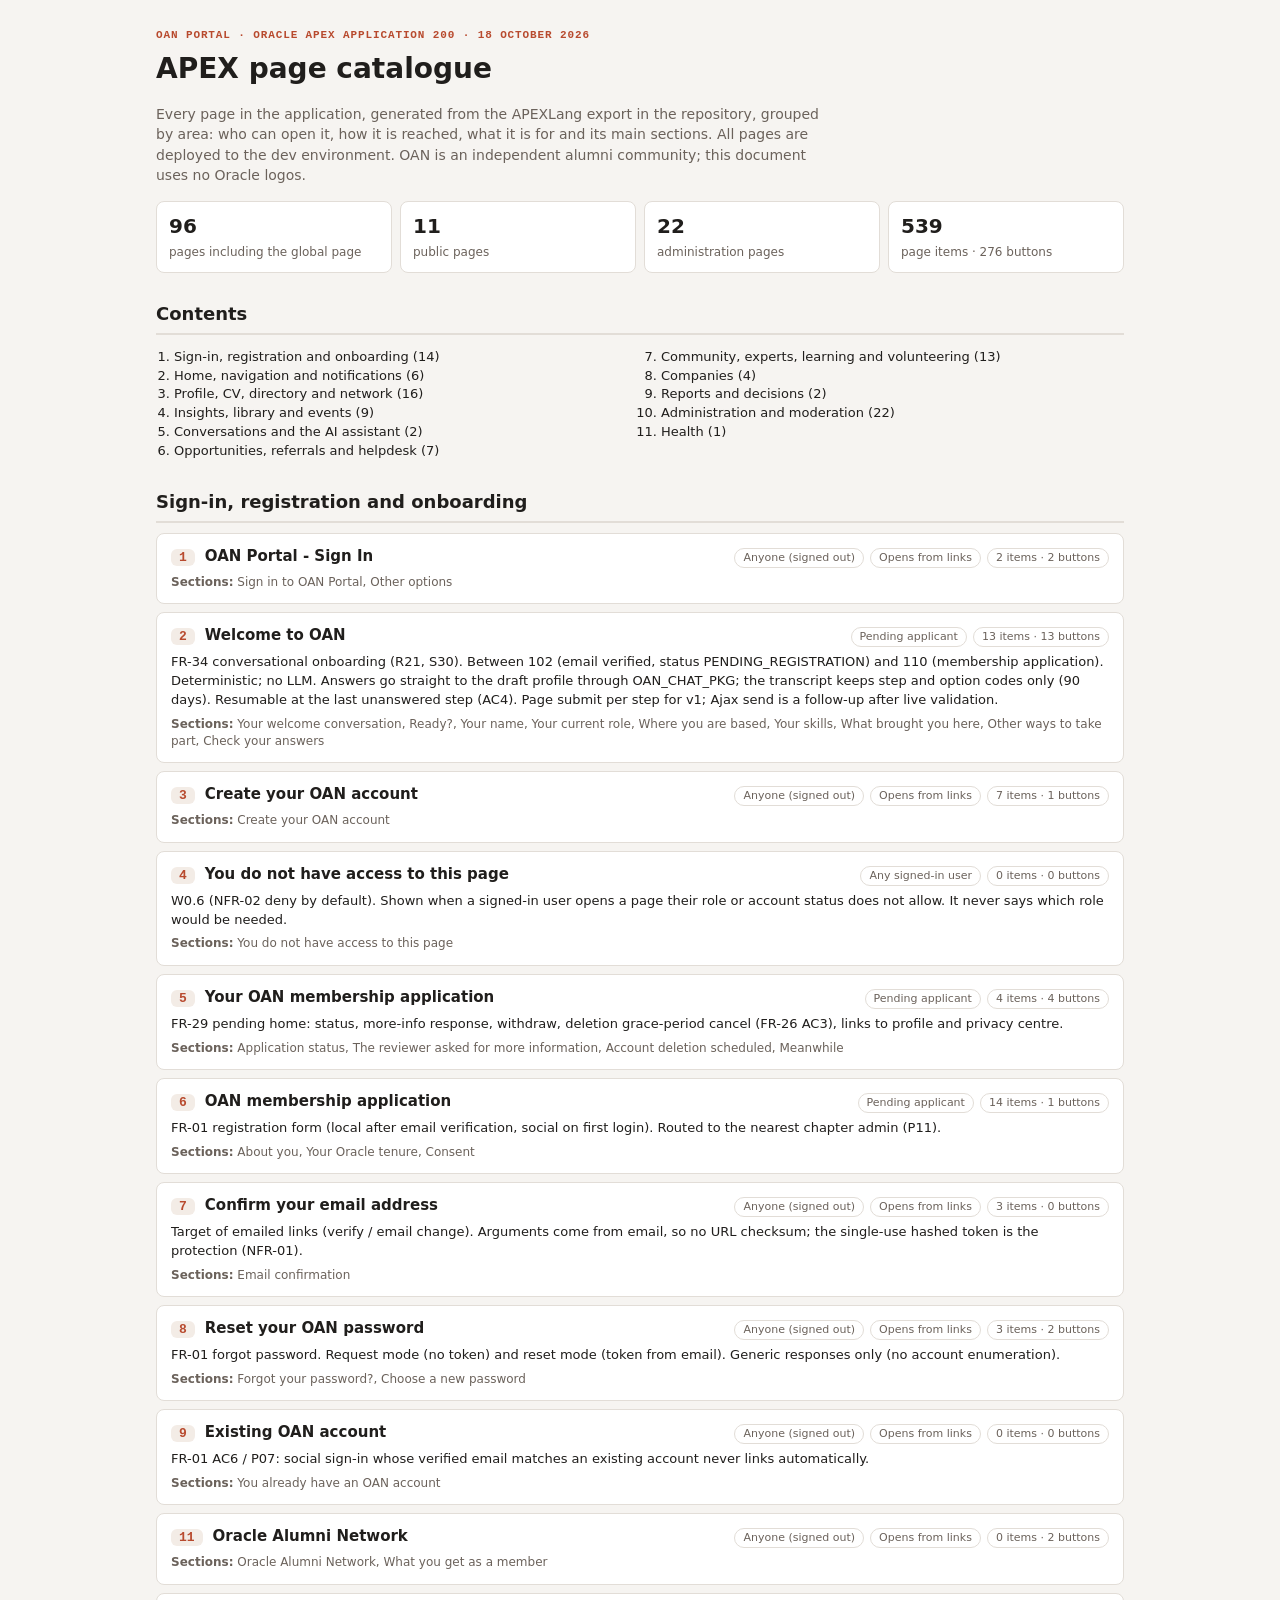
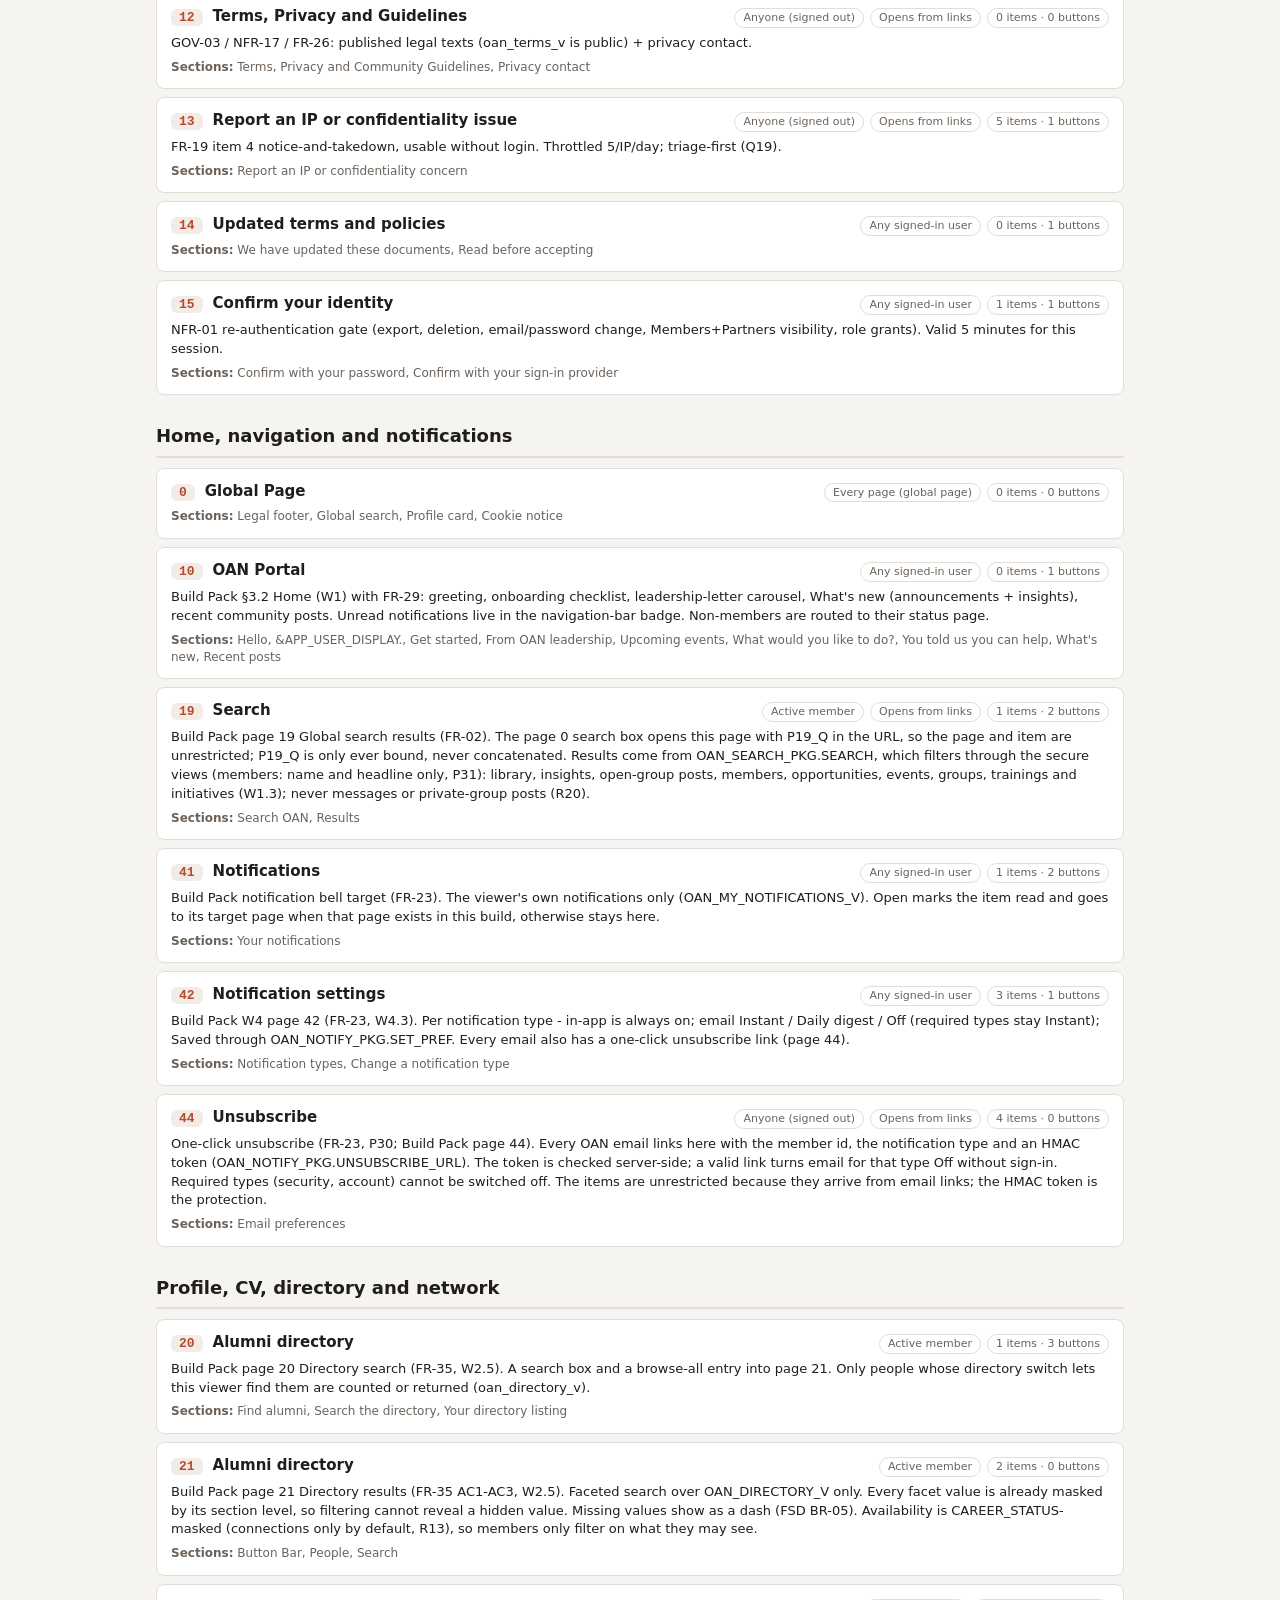
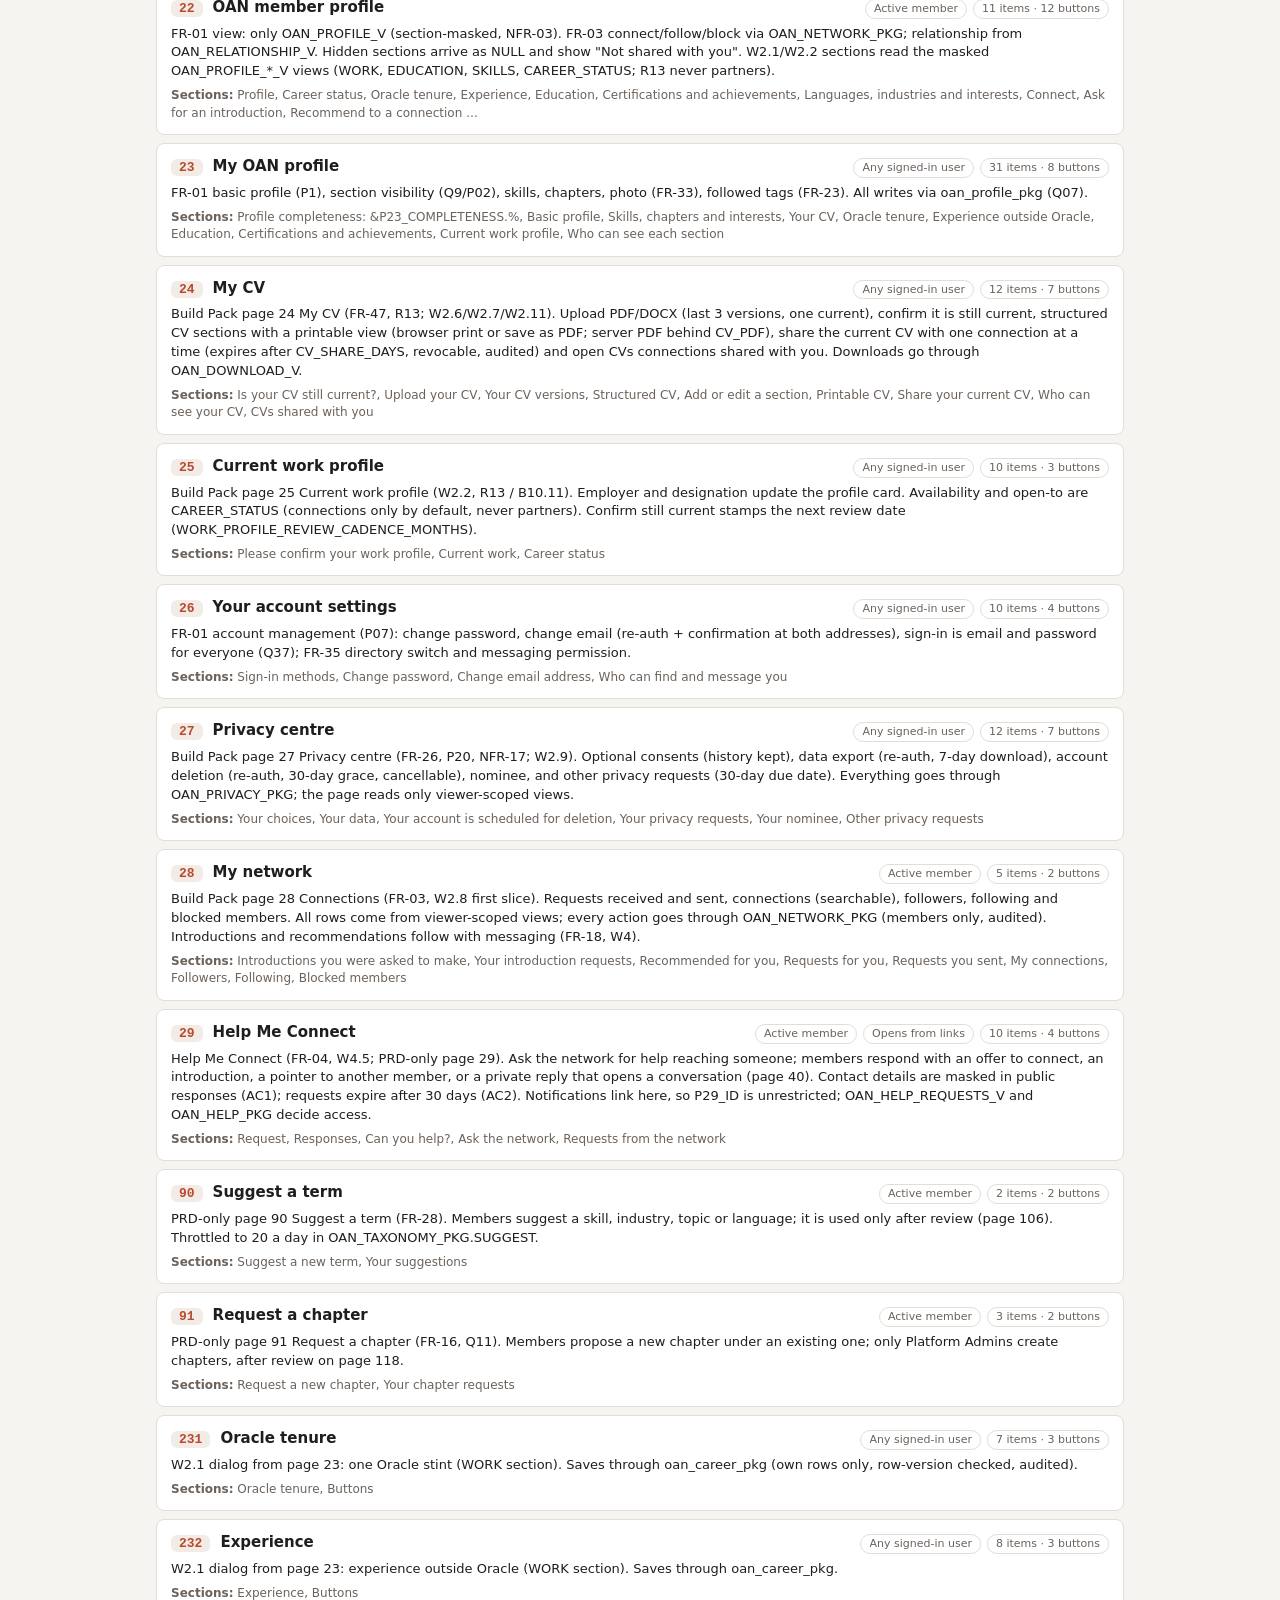
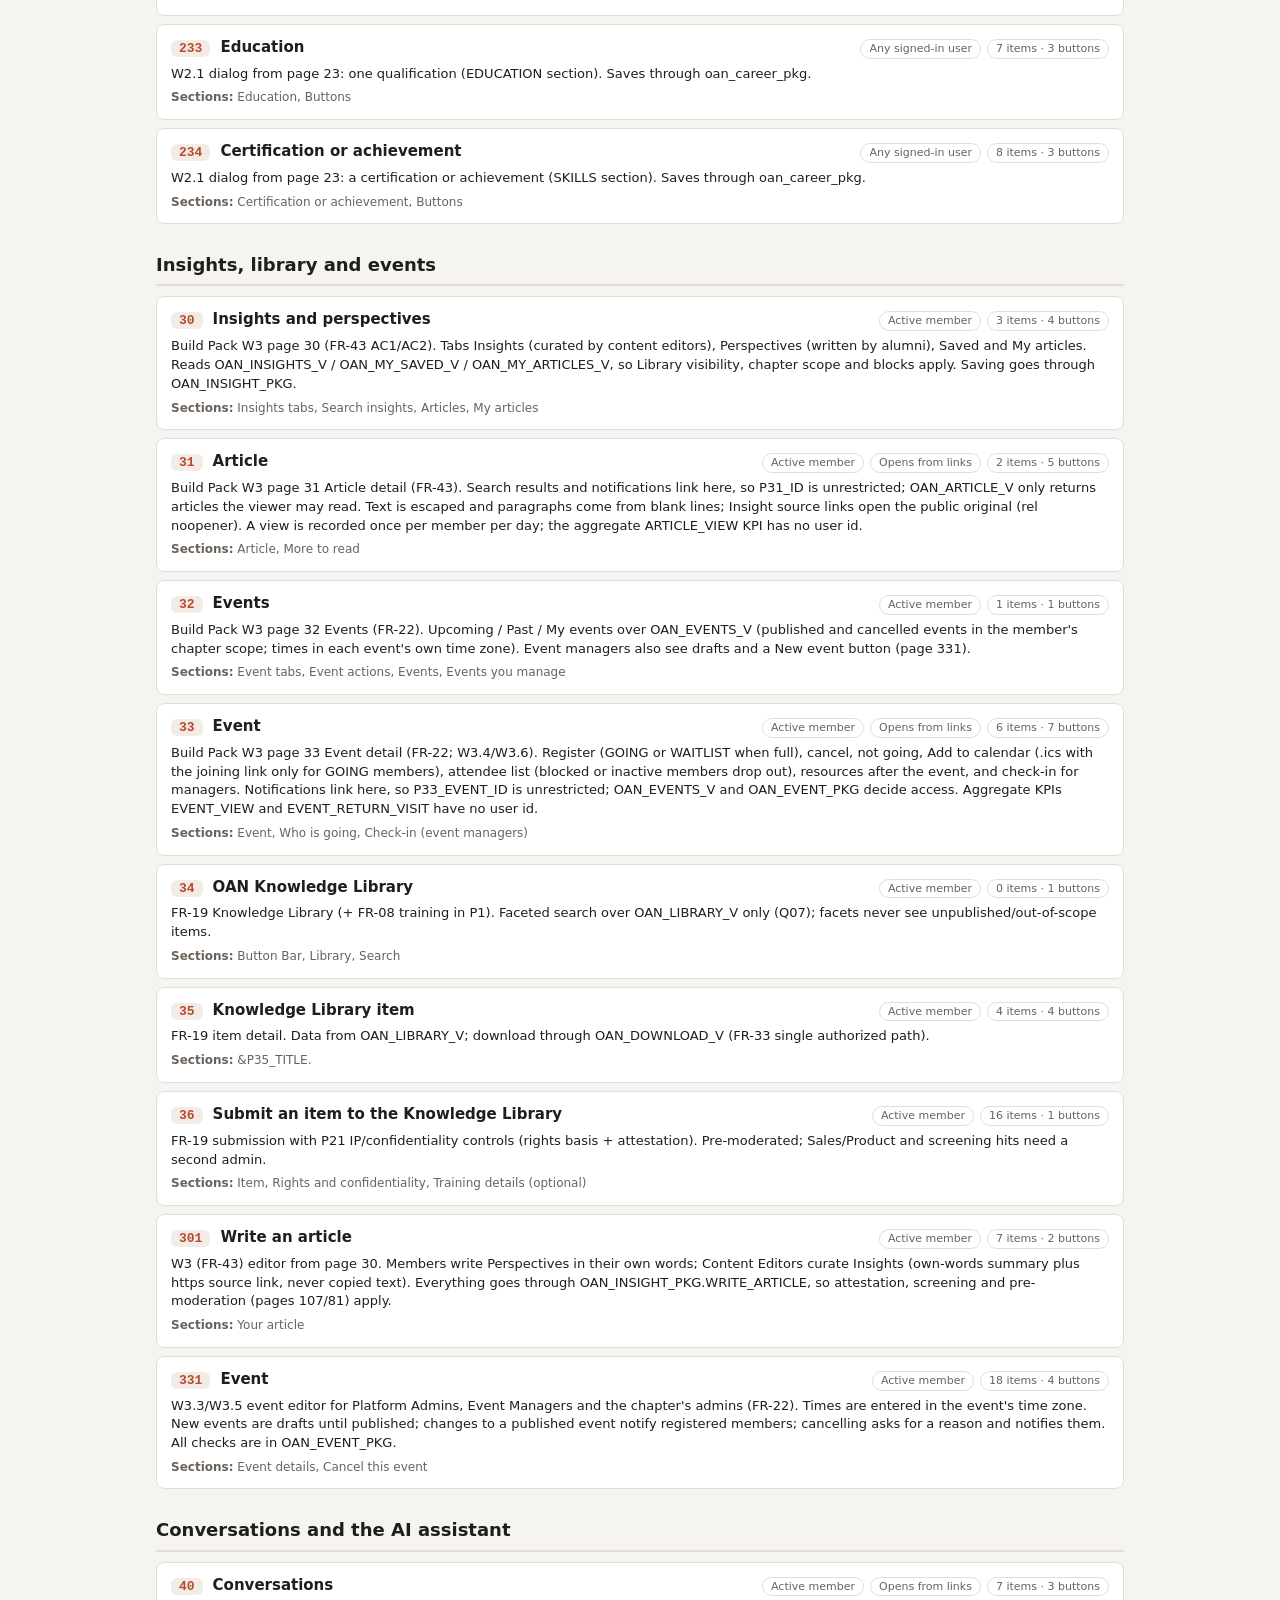
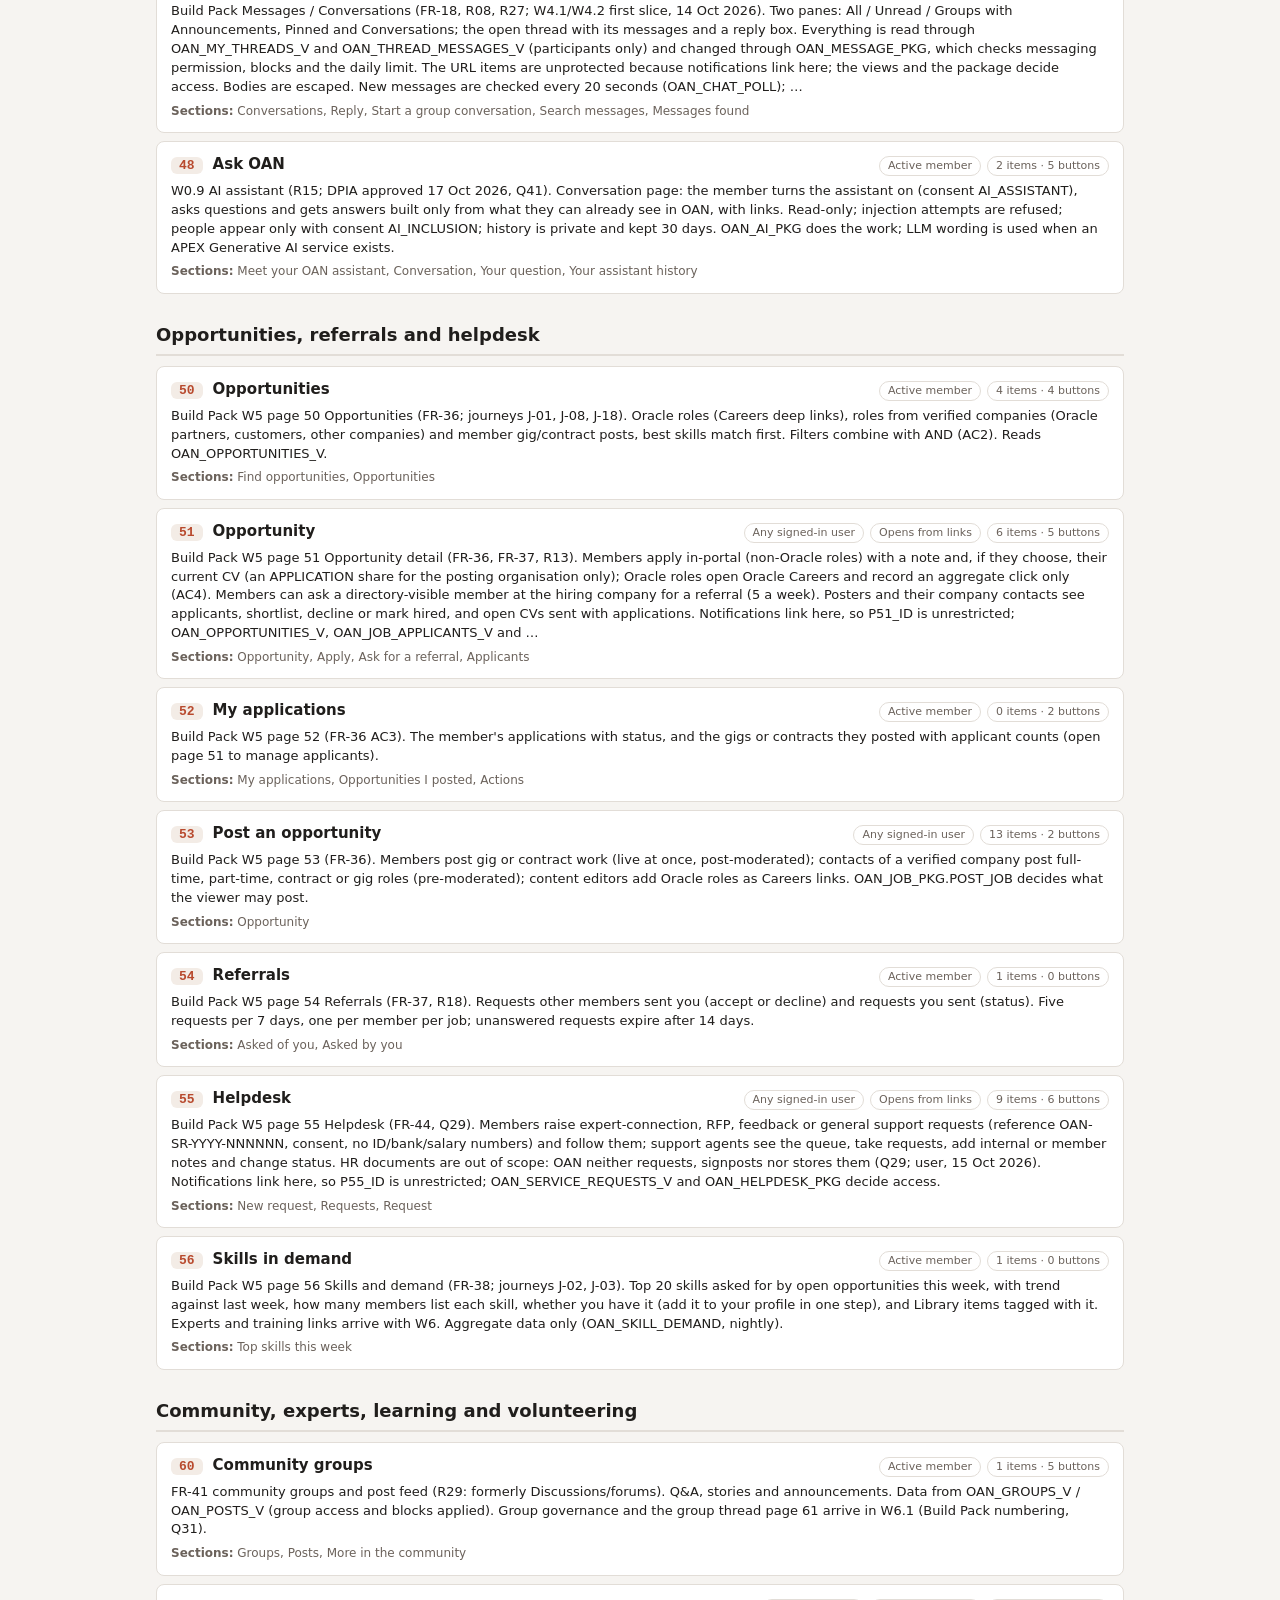
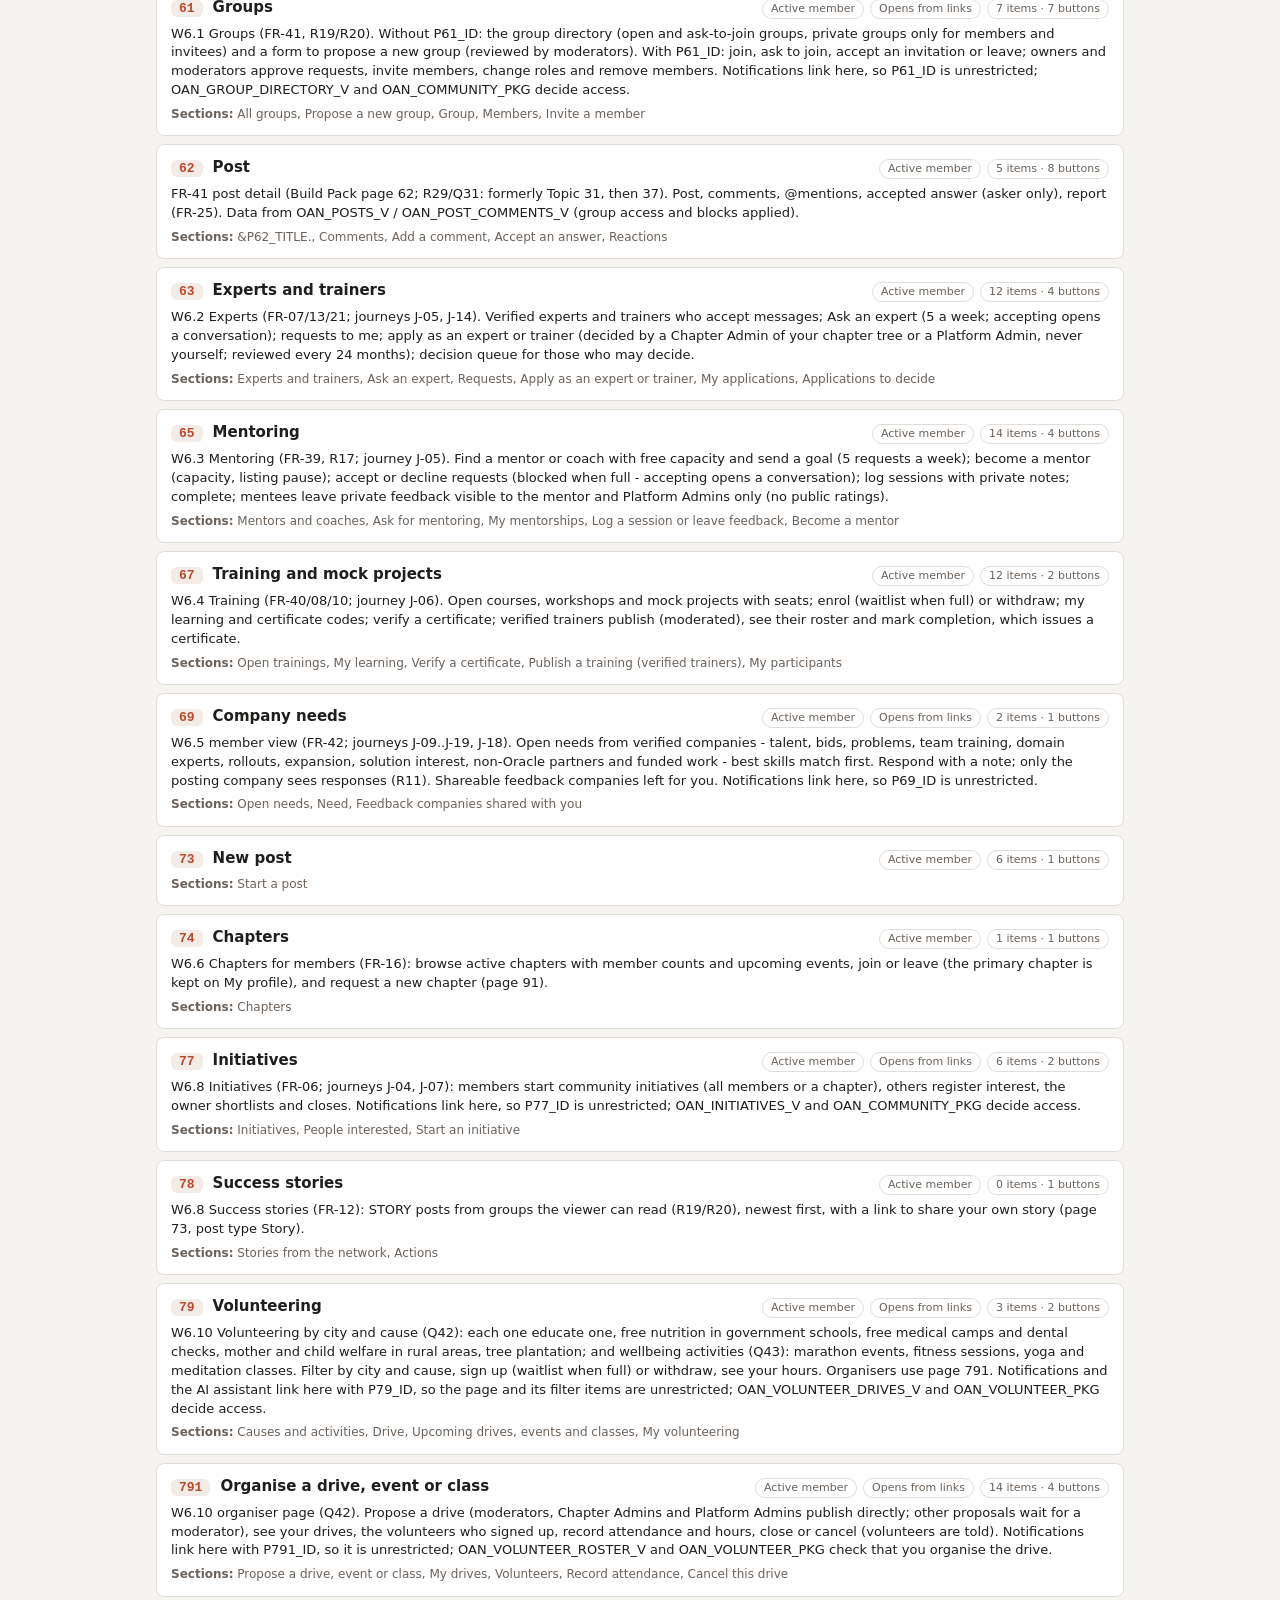
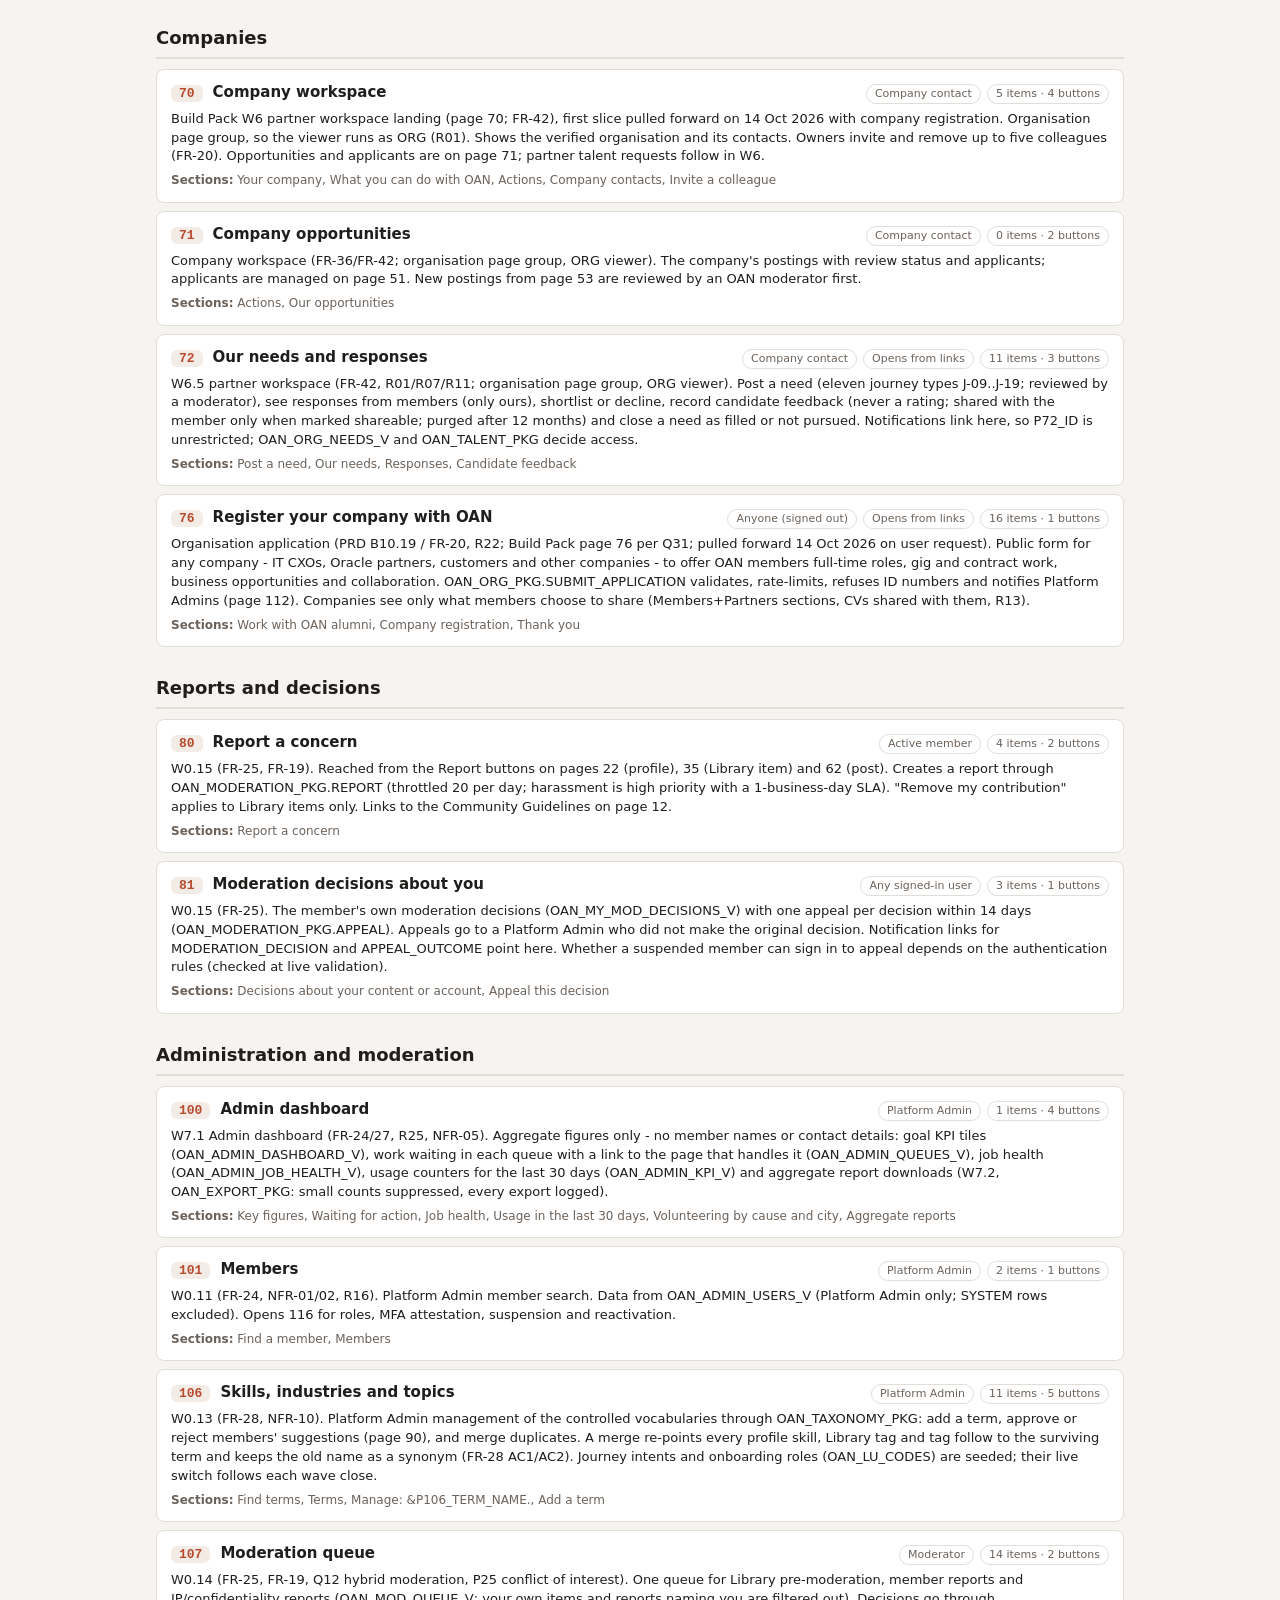
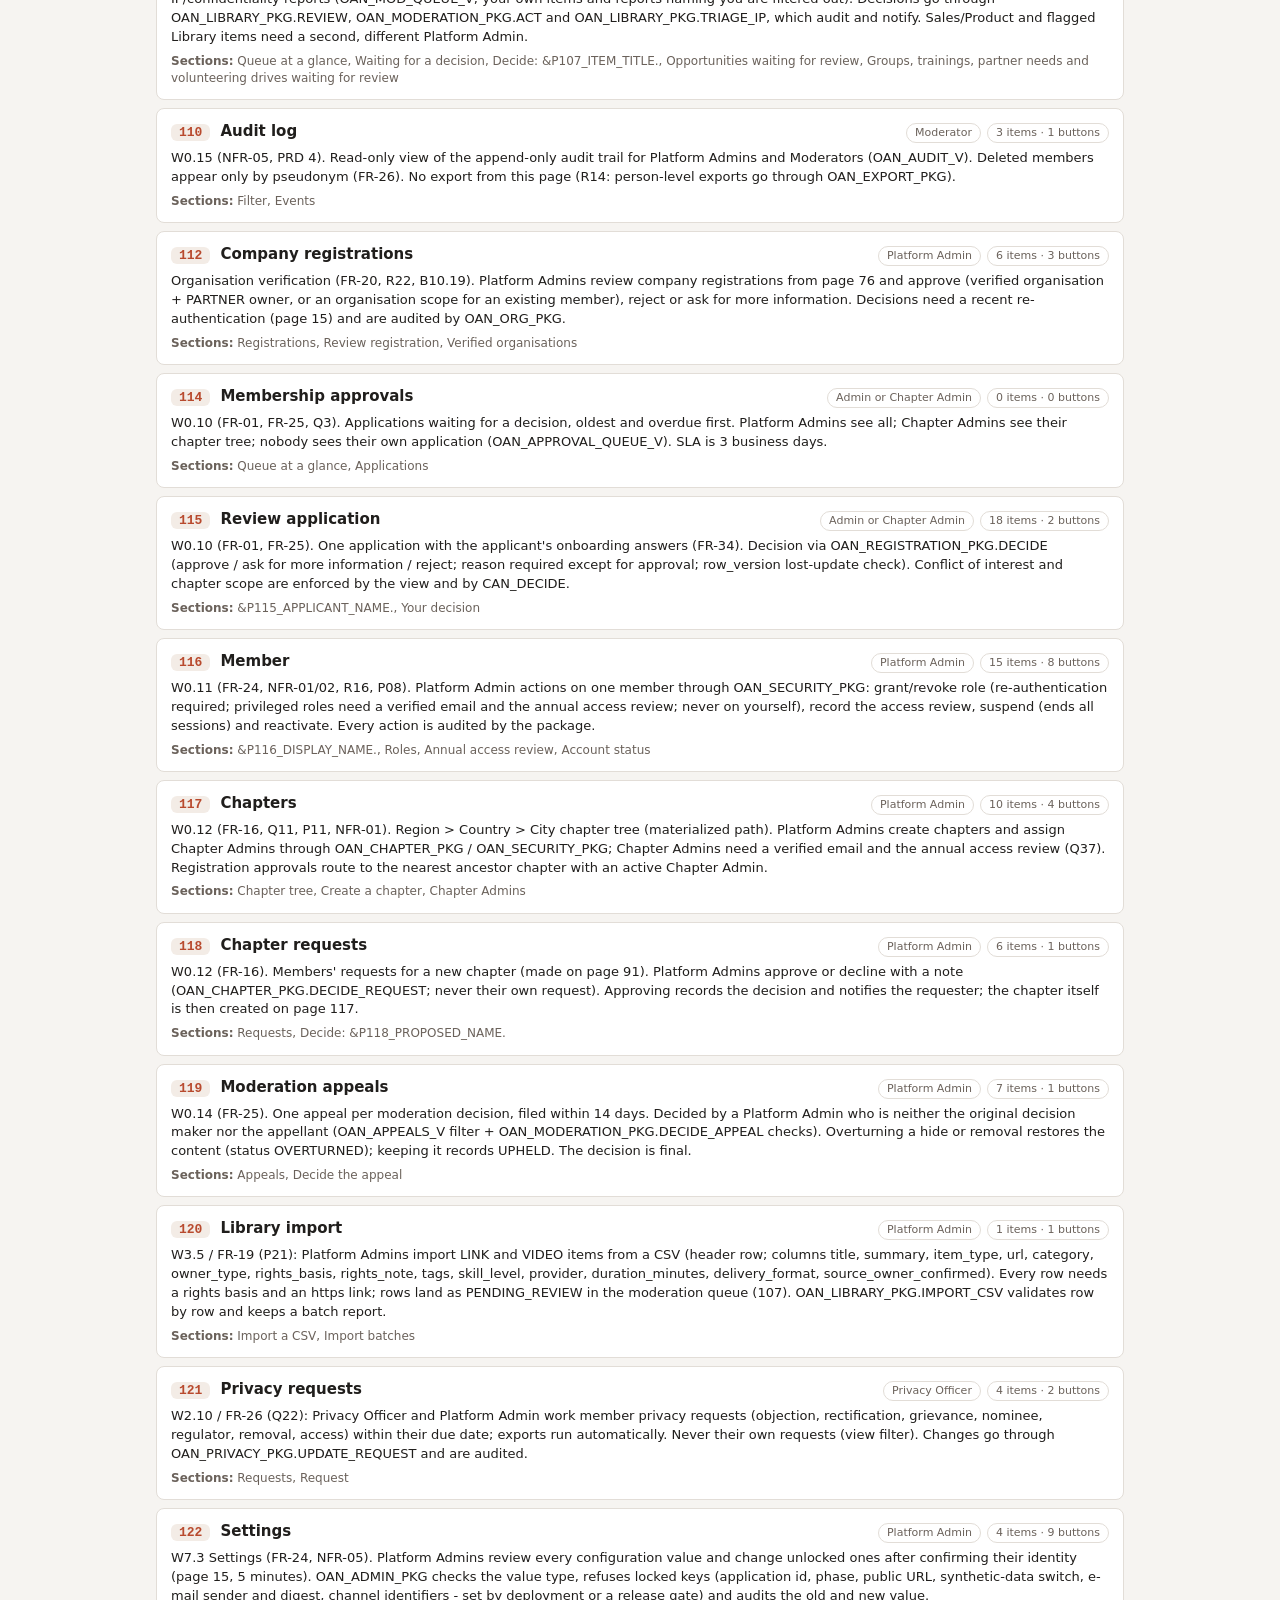
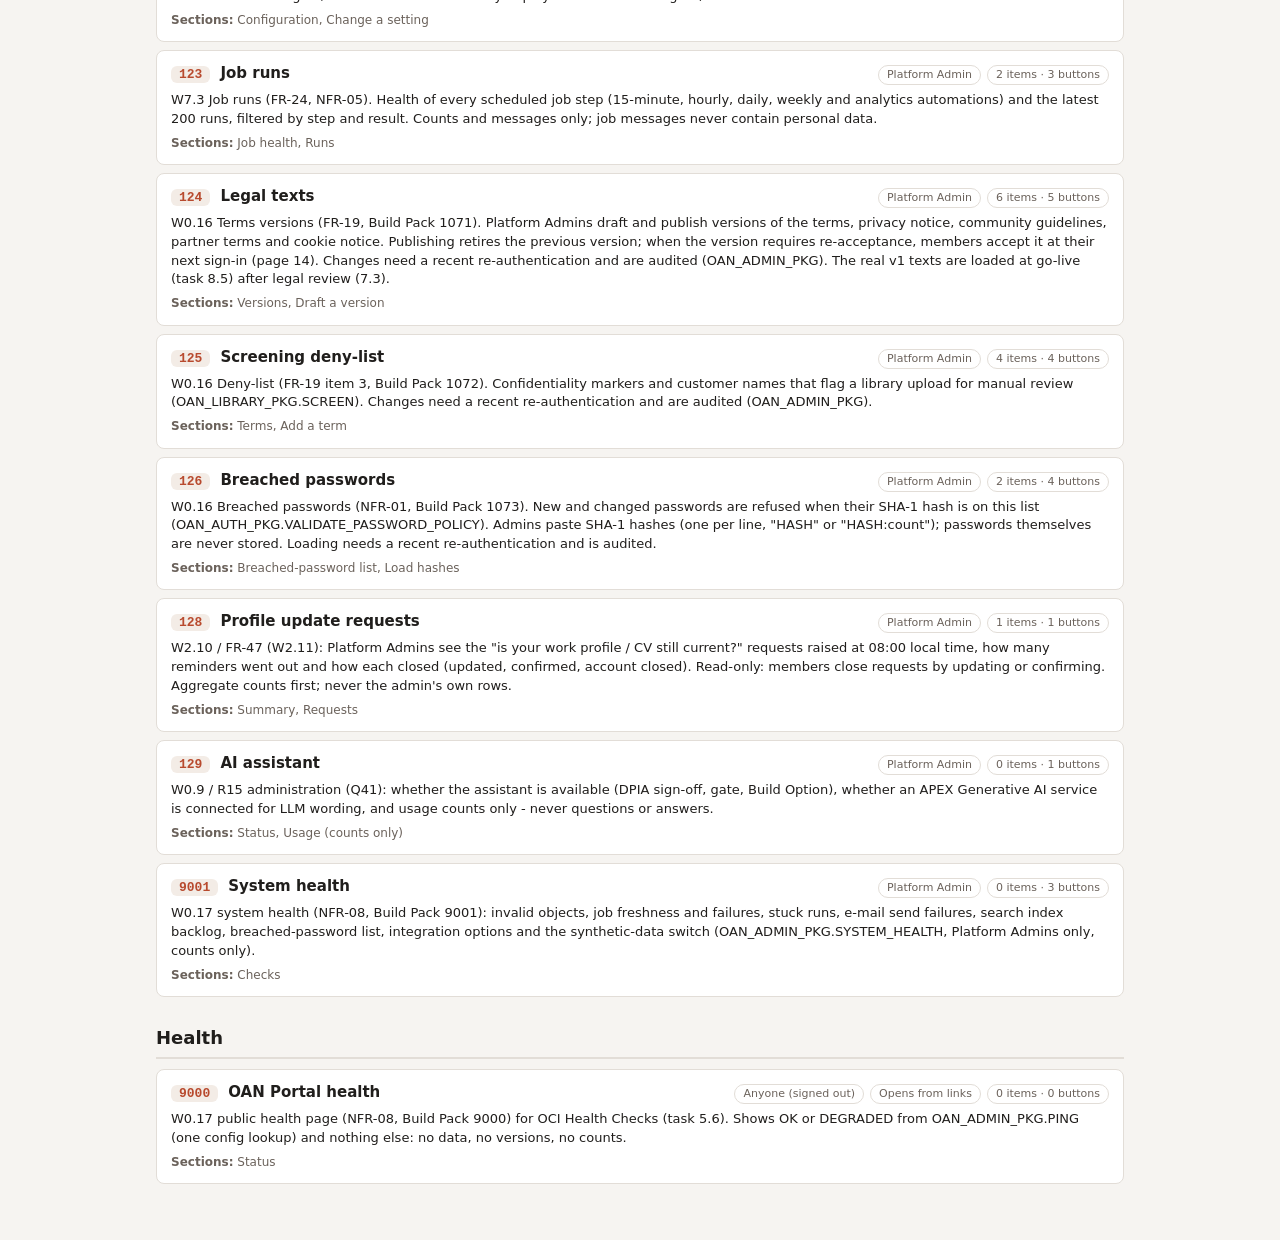
==== commit 34c20241: "Volunteering page: enrol for marathon events, fitness, yoga and meditation classes (Q43, iteration 3" ====
--- a/docs/apex-page-catalogue.html
+++ b/docs/apex-page-catalogue.html
@@ -28,7 +28,7 @@
 @media (max-width: 600px) { .toc { columns: 1; } .tags { margin-left: 0; } }
 @media print { body { background:#fff; } main { max-width:none; padding: 0; } h2 { break-after: avoid; } }
 </style></head><body><main>
-<div class="eyebrow">OAN Portal · Oracle APEX application 200 · 17 October 2026</div>
+<div class="eyebrow">OAN Portal · Oracle APEX application 200 · 18 October 2026</div>
 <h1>APEX page catalogue</h1>
 <p class="sub">Every page in the application, generated from the APEXLang export in the repository, grouped by area: who can open it,
 how it is reached, what it is for and its main sections. All pages are deployed to the dev environment. OAN is an independent alumni
@@ -321,12 +321,12 @@
 <div class="regions"><strong>Sections:</strong> Stories from the network, Actions</div></section>
 <section class="page"><header><span class="num">79</span><h3>Volunteering</h3>
 <div class="tags"><span class="tag">Active member</span><span class="tag">Opens from links</span><span class="tag">3 items · 2 buttons</span></div></header>
-<p>W6.10 Volunteering by city and cause (Q42): each one educate one, free nutrition in government schools, free medical camps and dental checks, mother and child welfare in rural areas, tree plantation. Filter by city and cause, sign up (waitlist when full) or withdraw, see your hours. Organisers use page 791. Notifications and the AI assistant link here with P79_ID, so the page and its filter items are unrestricted; OAN_VOLUNTEER_DRIVES_V and OAN_VOLUNTEER_PKG decide access.</p>
-<div class="regions"><strong>Sections:</strong> Causes, Drive, Upcoming drives, My volunteering</div></section>
-<section class="page"><header><span class="num">791</span><h3>Organise a volunteering drive</h3>
+<p>W6.10 Volunteering by city and cause (Q42): each one educate one, free nutrition in government schools, free medical camps and dental checks, mother and child welfare in rural areas, tree plantation; and wellbeing activities (Q43): marathon events, fitness sessions, yoga and meditation classes. Filter by city and cause, sign up (waitlist when full) or withdraw, see your hours. Organisers use page 791. Notifications and the AI assistant link here with P79_ID, so the page and its filter items are unrestricted; OAN_VOLUNTEER_DRIVES_V and OAN_VOLUNTEER_PKG decide access.</p>
+<div class="regions"><strong>Sections:</strong> Causes and activities, Drive, Upcoming drives, events and classes, My volunteering</div></section>
+<section class="page"><header><span class="num">791</span><h3>Organise a drive, event or class</h3>
 <div class="tags"><span class="tag">Active member</span><span class="tag">Opens from links</span><span class="tag">14 items · 4 buttons</span></div></header>
 <p>W6.10 organiser page (Q42). Propose a drive (moderators, Chapter Admins and Platform Admins publish directly; other proposals wait for a moderator), see your drives, the volunteers who signed up, record attendance and hours, close or cancel (volunteers are told). Notifications link here with P791_ID, so it is unrestricted; OAN_VOLUNTEER_ROSTER_V and OAN_VOLUNTEER_PKG check that you organise the drive.</p>
-<div class="regions"><strong>Sections:</strong> Propose a drive, My drives, Volunteers, Record attendance, Cancel this drive</div></section>
+<div class="regions"><strong>Sections:</strong> Propose a drive, event or class, My drives, Volunteers, Record attendance, Cancel this drive</div></section>
 <h2>Companies</h2>
 <section class="page"><header><span class="num">70</span><h3>Company workspace</h3>
 <div class="tags"><span class="tag">Company contact</span><span class="tag">5 items · 4 buttons</span></div></header>
